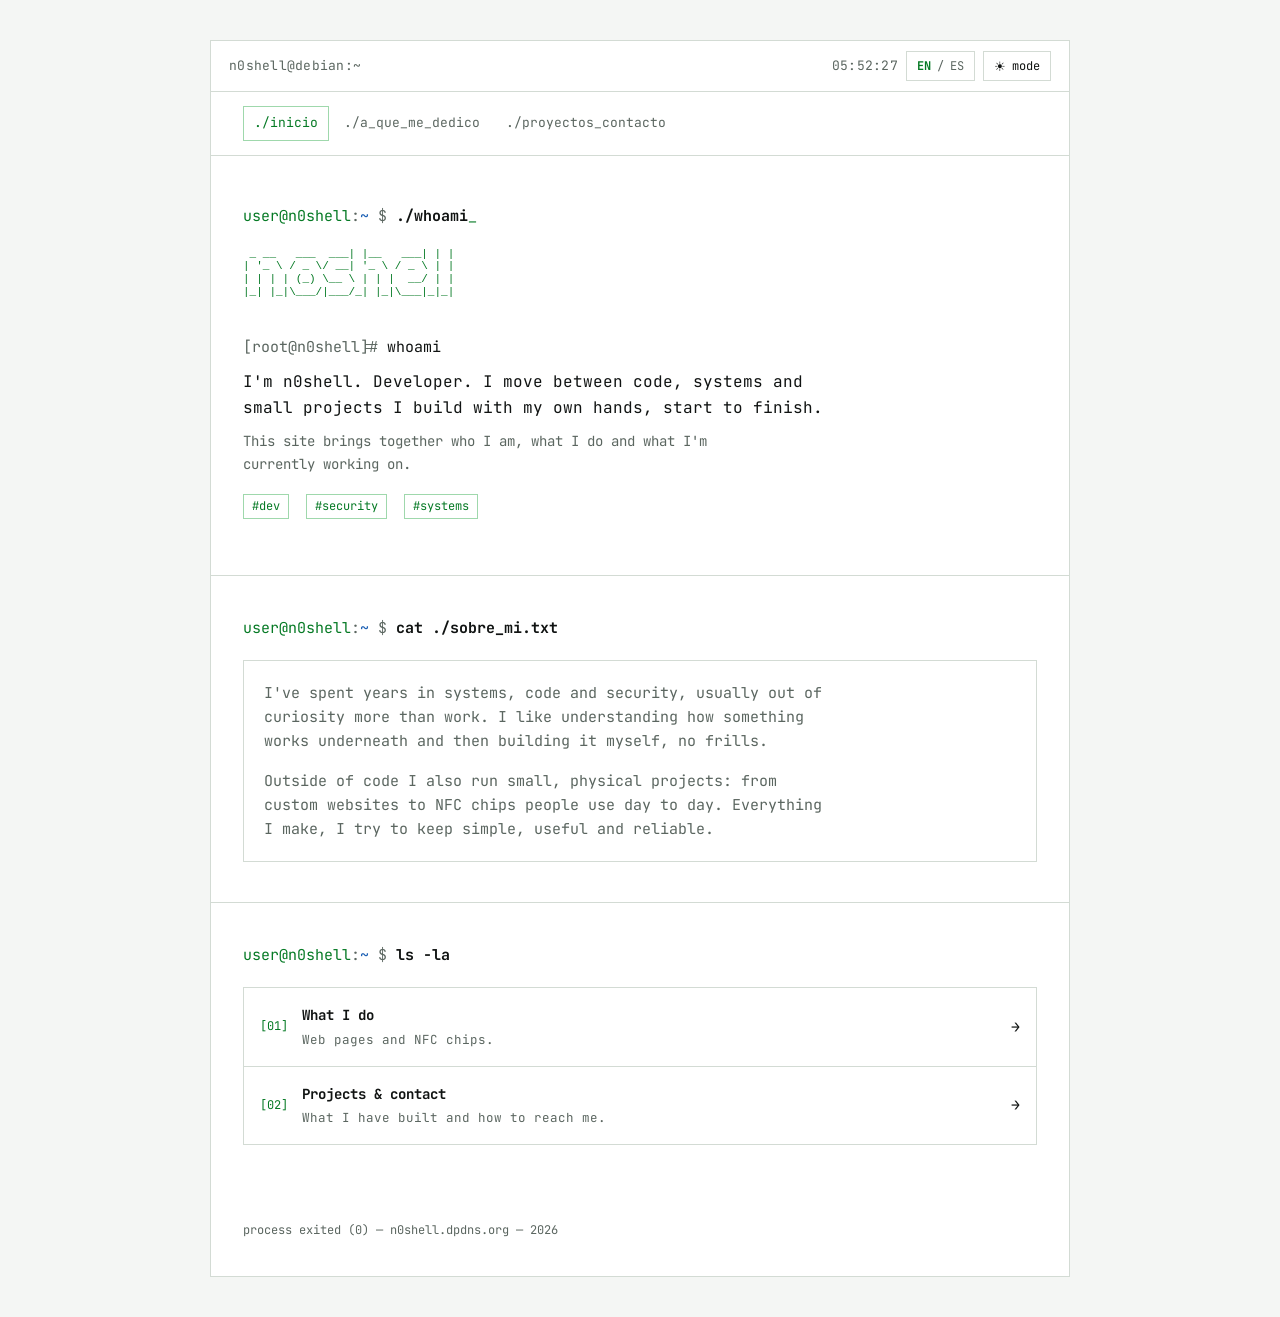
==== index.html @ c51a579c "Initial commit" ====
<!DOCTYPE html>
<html lang="es" data-theme="dark">
<head>
<meta charset="UTF-8">
<meta name="viewport" content="width=device-width, initial-scale=1.0, viewport-fit=cover">
<title>./n0shell — inicio</title>
<meta name="description" content="n0shell — desarrollador. Sobre mí, a qué me dedico y mis proyectos.">
<meta name="color-scheme" content="dark light">
<link rel="icon" href="data:image/svg+xml,<svg xmlns=%22http://www.w3.org/2000/svg%22 viewBox=%220 0 100 100%22><text y=%22.9em%22 font-size=%2290%22 fill=%22%2300ff41%22>_</text></svg>">
<link rel="preconnect" href="https://fonts.googleapis.com">
<link rel="preconnect" href="https://fonts.gstatic.com" crossorigin>
<link href="https://fonts.googleapis.com/css2?family=JetBrains+Mono:wght@400;500;700;800&display=swap" rel="stylesheet">
<link rel="stylesheet" href="styles.css">
<script>
  (function () {
    try {
      var savedTheme = localStorage.getItem('n0shell-theme');
      if (!savedTheme) {
        savedTheme = window.matchMedia('(prefers-color-scheme: light)').matches ? 'light' : 'dark';
      }
      document.documentElement.setAttribute('data-theme', savedTheme);
    } catch (e) {}
  })();
</script>
</head>
<body>

<div class="crt-overlay" aria-hidden="true"></div>

<div class="term-window">

  <!-- ============ WINDOW CHROME ============ -->
  <header class="term-titlebar">
    <span class="term-titlebar__path">n0shell@debian:~</span>

    <div class="term-titlebar__controls">
      <span class="term-titlebar__clock" id="clock">--:--:--</span>

      <button type="button" id="langToggle" class="ctrl-btn" aria-label="Switch language">
        <span data-lang-current>ES</span><span class="ctrl-sep">/</span><span data-lang-other class="dim">EN</span>
      </button>

      <button type="button" id="themeToggle" class="ctrl-btn" aria-label="Toggle light/dark mode">
        <span class="theme-icon theme-icon--dark" aria-hidden="true">☾</span>
        <span class="theme-icon theme-icon--light" aria-hidden="true">☀</span>
        <span class="ctrl-btn__label" data-i18n="theme.label">modo</span>
      </button>
    </div>
  </header>

  <!-- ============ NAVEGACIÓN DEL SITIO (páginas reales) ============ -->
  <nav class="site-nav" aria-label="Navegación del sitio">
    <a href="index.html" aria-current="page">./inicio</a>
    <a href="subweb1.html">./a_que_me_dedico</a>
    <a href="subweb2.html">./proyectos_contacto</a>
  </nav>

  <!-- ============ HERO ============ -->
  <section class="term-body hero">
    <p class="prompt-line">
      <span class="prompt-user">user@n0shell</span><span class="prompt-sep">:</span><span class="prompt-path">~</span><span class="prompt-dollar">$</span>
      <span class="cmd" id="typedCmd"></span><span class="cursor" aria-hidden="true">_</span>
    </p>

    <pre class="ascii-logo" aria-hidden="true">
 _ __   ___  ___| |__   ___| | |
| '_ \ / _ \/ __| '_ \ / _ \ | |
| | | | (_) \__ \ | | |  __/ | |
|_| |_|\___/|___/_| |_|\___|_|_|
    </pre>

    <div class="hero-output">
      <p><span class="dim">[root@n0shell]#</span> whoami</p>
      <p class="hero-lead" data-i18n="hero.lead">Soy n0shell. Desarrollador. Me muevo entre código, sistemas y proyectos pequeños que hago con las manos, de principio a fin.</p>
      <p class="hero-sub" data-i18n="hero.sub">Esta web reúne quién soy, a qué me dedico y en qué ando trabajando.</p>
      <p class="hero-tags">
        <span class="tag">#dev</span>
        <span class="tag">#security</span>
        <span class="tag">#systems</span>
      </p>
    </div>
  </section>

  <!-- ============ SOBRE MÍ ============ -->
  <section class="term-body">
    <p class="prompt-line static">
      <span class="prompt-user">user@n0shell</span><span class="prompt-sep">:</span><span class="prompt-path">~</span><span class="prompt-dollar">$</span>
      <span class="cmd">cat ./sobre_mi.txt</span>
    </p>

    <div class="box">
      <p data-i18n="about.p1">Llevo años metido en sistemas, código y seguridad, casi siempre por curiosidad antes que por trabajo. Me gusta entender cómo funciona algo por dentro y luego construirlo yo mismo, sin florituras.</p>
      <p data-i18n="about.p2">Fuera del código, también monto proyectos pequeños y físicos: desde webs a medida hasta chips NFC que la gente usa en el día a día. Todo lo que hago intento que sea simple, útil y que funcione sin dar problemas.</p>
    </div>
  </section>

  <!-- ============ ENLACES A OTRAS PÁGINAS ============ -->
  <section class="term-body">
    <p class="prompt-line static">
      <span class="prompt-user">user@n0shell</span><span class="prompt-sep">:</span><span class="prompt-path">~</span><span class="prompt-dollar">$</span>
      <span class="cmd">ls -la</span>
    </p>

    <div class="page-links">
      <a class="page-link" href="subweb1.html">
        <span class="page-link__id">[01]</span>
        <span class="page-link__body">
          <span class="page-link__title" data-i18n="nav.dedico.title">A qué me dedico</span>
          <span class="page-link__desc" data-i18n="nav.dedico.desc">Páginas web y chips NFC.</span>
        </span>
        <span class="page-link__arrow">&rarr;</span>
      </a>
      <a class="page-link" href="subweb2.html">
        <span class="page-link__id">[02]</span>
        <span class="page-link__body">
          <span class="page-link__title" data-i18n="nav.proyectos.title">Proyectos &amp; contacto</span>
          <span class="page-link__desc" data-i18n="nav.proyectos.desc">Lo que he construido y cómo escribirme.</span>
        </span>
        <span class="page-link__arrow">&rarr;</span>
      </a>
    </div>
  </section>

  <footer class="term-body footer">
    <p class="dim"><span data-i18n="footer.exit">process exited (0)</span> — n0shell.dpdns.org — <span id="year"></span></p>
  </footer>

</div>

<script src="script.js"></script>
</body>
</html>
---- styles.css ----
/* ==========================================================
   ./n0shell — terminal minimal
   Tema oscuro (por defecto) + tema claro vía [data-theme="light"]
   ========================================================== */

:root {
  --mono: 'JetBrains Mono', 'Fira Code', 'Roboto Mono', 'Courier New', monospace;
}

[data-theme="dark"] {
  --bg: #0a0a0a;
  --panel: #101211;
  --line: #262b28;
  --text: #eaeff4;
  --dim: #6b7a72;
  --accent: #00ff41;
  --accent-dim: #0a8a2c;
  --accent-contrast: #000000;
  --danger: #ff6b6b;
  --link-path: #7fb3ff;
}

[data-theme="light"] {
  --bg: #f4f6f4;
  --panel: #ffffff;
  --line: #d3dbd4;
  --text: #101312;
  --dim: #5b6660;
  --accent: #067a25;
  --accent-dim: #9fd8ac;
  --accent-contrast: #ffffff;
  --danger: #c22a2a;
  --link-path: #1a5fb4;
}

* { box-sizing: border-box; }

html {
  -webkit-font-smoothing: antialiased;
  -webkit-text-size-adjust: 100%;
}

body {
  margin: 0;
  background: var(--bg);
  color: var(--text);
  font-family: var(--mono);
  font-size: 15px;
  line-height: 1.6;
  min-height: 100vh;
  transition: background 0.2s ease, color 0.2s ease;
}

::selection {
  background: var(--accent);
  color: var(--accent-contrast);
}

a {
  color: var(--text);
  text-decoration: none;
}

/* subtle CRT scanline overlay — pure css, no images */
.crt-overlay {
  pointer-events: none;
  position: fixed;
  inset: 0;
  z-index: 50;
  background: repeating-linear-gradient(
    to bottom,
    rgba(255, 255, 255, 0.018) 0px,
    rgba(255, 255, 255, 0.018) 1px,
    transparent 1px,
    transparent 3px
  );
  mix-blend-mode: overlay;
}

[data-theme="light"] .crt-overlay {
  display: none;
}

@media (prefers-reduced-motion: reduce) {
  * { animation: none !important; transition: none !important; }
}

/* ============ WINDOW ============ */

.term-window {
  max-width: 860px;
  margin: 40px auto;
  border: 1px solid var(--line);
  background: var(--panel);
}

@media (max-width: 640px) {
  .term-window { margin: 0; border-left: none; border-right: none; max-width: 100%; }
}

.term-titlebar {
  display: flex;
  justify-content: space-between;
  align-items: center;
  gap: 12px;
  padding: 10px 18px;
  border-bottom: 1px solid var(--line);
  color: var(--dim);
  font-size: 13px;
  letter-spacing: 0.02em;
  flex-wrap: wrap;
}

.term-titlebar__path {
  white-space: nowrap;
}

.term-titlebar__controls {
  display: flex;
  align-items: center;
  gap: 8px;
  flex-wrap: wrap;
}

.term-titlebar__clock {
  min-width: 66px;
  text-align: right;
}

.ctrl-btn {
  font-family: var(--mono);
  font-size: 12px;
  background: transparent;
  border: 1px solid var(--line);
  color: var(--text);
  padding: 6px 10px;
  cursor: pointer;
  display: inline-flex;
  align-items: center;
  gap: 6px;
  min-height: 30px;
  transition: border-color 0.15s ease, color 0.15s ease;
}

.ctrl-btn:hover,
.ctrl-btn:focus-visible {
  border-color: var(--accent);
  color: var(--accent);
}

.ctrl-sep {
  color: var(--dim);
}

[data-lang-current] { color: var(--accent); font-weight: 700; }

.theme-icon { display: none; font-size: 13px; line-height: 1; }
[data-theme="dark"] .theme-icon--dark { display: inline; }
[data-theme="light"] .theme-icon--light { display: inline; }

.ctrl-btn__label { text-transform: lowercase; }

.term-body {
  padding: 40px 32px;
  border-bottom: 1px solid var(--line);
}

.term-body:last-of-type,
.footer {
  border-bottom: none;
}

@media (max-width: 640px) {
  .term-body { padding: 32px 18px; }
  .term-titlebar { padding: 10px 14px; }
}

/* ============ NAVEGACIÓN DEL SITIO (páginas reales) ============ */

.site-nav {
  display: flex;
  gap: 4px;
  flex-wrap: wrap;
  padding: 14px 32px;
  border-bottom: 1px solid var(--line);
}

@media (max-width: 640px) {
  .site-nav { padding: 12px 18px; }
}

.site-nav a {
  font-size: 13px;
  color: var(--dim);
  padding: 6px 10px;
  border: 1px solid transparent;
  transition: color 0.15s ease, border-color 0.15s ease;
}

.site-nav a:hover,
.site-nav a:focus-visible {
  color: var(--accent);
}

.site-nav a[aria-current="page"] {
  color: var(--accent);
  border-color: var(--accent-dim);
}

/* ============ PROMPT LINES ============ */

.prompt-line {
  margin: 0 0 20px 0;
  word-break: break-word;
}

.prompt-user { color: var(--accent); }
.prompt-sep,
.prompt-dollar { color: var(--dim); }
.prompt-path { color: var(--link-path); }
.prompt-dollar::before { content: " "; }
.prompt-dollar::after { content: " "; }

.cmd { color: var(--text); font-weight: 700; }

.cursor {
  color: var(--accent);
  animation: blink 1s step-start infinite;
}

@keyframes blink {
  50% { opacity: 0; }
}

/* ============ HERO ============ */

.hero {
  padding-top: 48px;
}

.ascii-logo {
  color: var(--accent);
  font-size: 11px;
  line-height: 1.15;
  margin: 0 0 24px 0;
  overflow-x: auto;
}

@media (max-width: 420px) {
  .ascii-logo { font-size: 8.5px; }
}

.hero-output p {
  margin: 0 0 10px 0;
}

.hero-lead {
  color: var(--text);
  max-width: 60ch;
  font-size: 16px;
}

.hero-sub {
  color: var(--dim);
  max-width: 60ch;
  font-size: 14px;
}

.dim { color: var(--dim); }

.hero-tags {
  margin-top: 18px !important;
}

.tag {
  display: inline-block;
  color: var(--accent);
  border: 1px solid var(--accent-dim);
  padding: 2px 8px;
  font-size: 12px;
  margin-right: 8px;
  margin-bottom: 6px;
}

/* ============ BOX (sobre mí / proyectos) ============ */

.box {
  border: 1px solid var(--line);
  padding: 20px;
}

.box p {
  margin: 0 0 16px 0;
  color: var(--dim);
  max-width: 62ch;
}

.box p:last-child { margin-bottom: 0; }

.link-block {
  display: flex;
  justify-content: space-between;
  align-items: center;
  gap: 10px;
  flex-wrap: wrap;
  border: 1px solid var(--accent-dim);
  padding: 12px 16px;
  color: var(--accent);
  transition: background 0.15s ease, color 0.15s ease;
  min-height: 44px;
  margin-top: 16px;
}

.link-block:hover,
.link-block:focus-visible {
  background: var(--accent);
  color: var(--accent-contrast);
}

.link-block__label { color: inherit; opacity: 0.75; font-size: 12px; }
.link-block__value { color: inherit; font-weight: 700; }

/* ============ ENLACES A OTRAS PÁGINAS (index) ============ */

.page-links {
  border: 1px solid var(--line);
}

.page-link {
  display: flex;
  align-items: center;
  gap: 14px;
  padding: 16px;
  border-bottom: 1px solid var(--line);
  min-height: 44px;
  transition: background 0.15s ease, color 0.15s ease;
}

.page-link:last-child { border-bottom: none; }

.page-link:hover,
.page-link:focus-visible {
  background: var(--accent);
  color: var(--accent-contrast);
}

.page-link__id {
  color: var(--accent);
  font-size: 12px;
  flex-shrink: 0;
}

.page-link:hover .page-link__id,
.page-link:focus-visible .page-link__id {
  color: var(--accent-contrast);
}

.page-link__body {
  display: flex;
  flex-direction: column;
  gap: 3px;
  flex-grow: 1;
}

.page-link__title {
  font-weight: 700;
  font-size: 14px;
}

.page-link__desc {
  font-size: 12.5px;
  color: var(--dim);
}

.page-link:hover .page-link__desc,
.page-link:focus-visible .page-link__desc {
  color: var(--accent-contrast);
  opacity: 0.85;
}

.page-link__arrow {
  flex-shrink: 0;
  font-weight: 700;
}

@media (max-width: 480px) {
  .page-link { align-items: flex-start; }
}

/* ============ A QUÉ ME DEDICO (cards) ============ */

.dedico-grid {
  display: grid;
  grid-template-columns: 1fr 1fr;
  gap: 16px;
}

@media (max-width: 640px) {
  .dedico-grid { grid-template-columns: 1fr; }
}

.dedico-card {
  border: 1px solid var(--line);
  padding: 20px;
  display: flex;
  flex-direction: column;
}

.dedico-card__id {
  color: var(--accent);
  font-size: 12px;
  margin: 0 0 10px 0;
}

.dedico-card__title {
  margin: 0 0 10px 0;
  font-size: 16px;
  color: var(--text);
}

.dedico-card__desc {
  margin: 0 0 14px 0;
  color: var(--dim);
  font-size: 13.5px;
  flex-grow: 1;
}

.dedico-card__note {
  margin: 0 0 14px 0;
  font-size: 12.5px;
  color: var(--text);
}

.dedico-card__note--flag::before {
  content: "🇪🇸 ";
}

.dedico-card__cta {
  align-self: flex-start;
  color: var(--accent);
  border-bottom: 1px solid var(--accent-dim);
  padding-bottom: 2px;
  font-size: 13px;
  font-weight: 700;
  transition: color 0.15s ease, border-color 0.15s ease;
}

.dedico-card__cta:hover,
.dedico-card__cta:focus-visible {
  color: var(--text);
  border-color: var(--text);
}

/* ============ CONTACTO ============ */

.contact-lead {
  color: var(--dim);
  max-width: 60ch;
  margin: 0 0 20px 0;
  font-size: 14px;
}

.link-list {
  list-style: none;
  margin: 0;
  padding: 0;
  border: 1px solid var(--line);
}

.link-list li {
  border-bottom: 1px solid var(--line);
}

.link-list li:last-child { border-bottom: none; }

.link-list a {
  display: flex;
  justify-content: space-between;
  padding: 13px 16px;
  min-height: 44px;
  align-items: center;
  transition: background 0.15s ease, color 0.15s ease;
}

.link-list a:hover,
.link-list a:focus-visible {
  background: var(--accent);
  color: var(--accent-contrast);
}

.link-list__key {
  color: var(--dim);
}

.link-list a:hover .link-list__key,
.link-list a:focus-visible .link-list__key {
  color: var(--accent-contrast);
}

.link-list__val { font-weight: 700; }

/* ============ FOOTER ============ */

.footer {
  padding-top: 24px;
  padding-bottom: 24px;
  font-size: 12px;
}

/* ============ FOCUS STATE ============ */

a:focus-visible,
button:focus-visible {
  outline: 1px solid var(--accent);
  outline-offset: 2px;
}
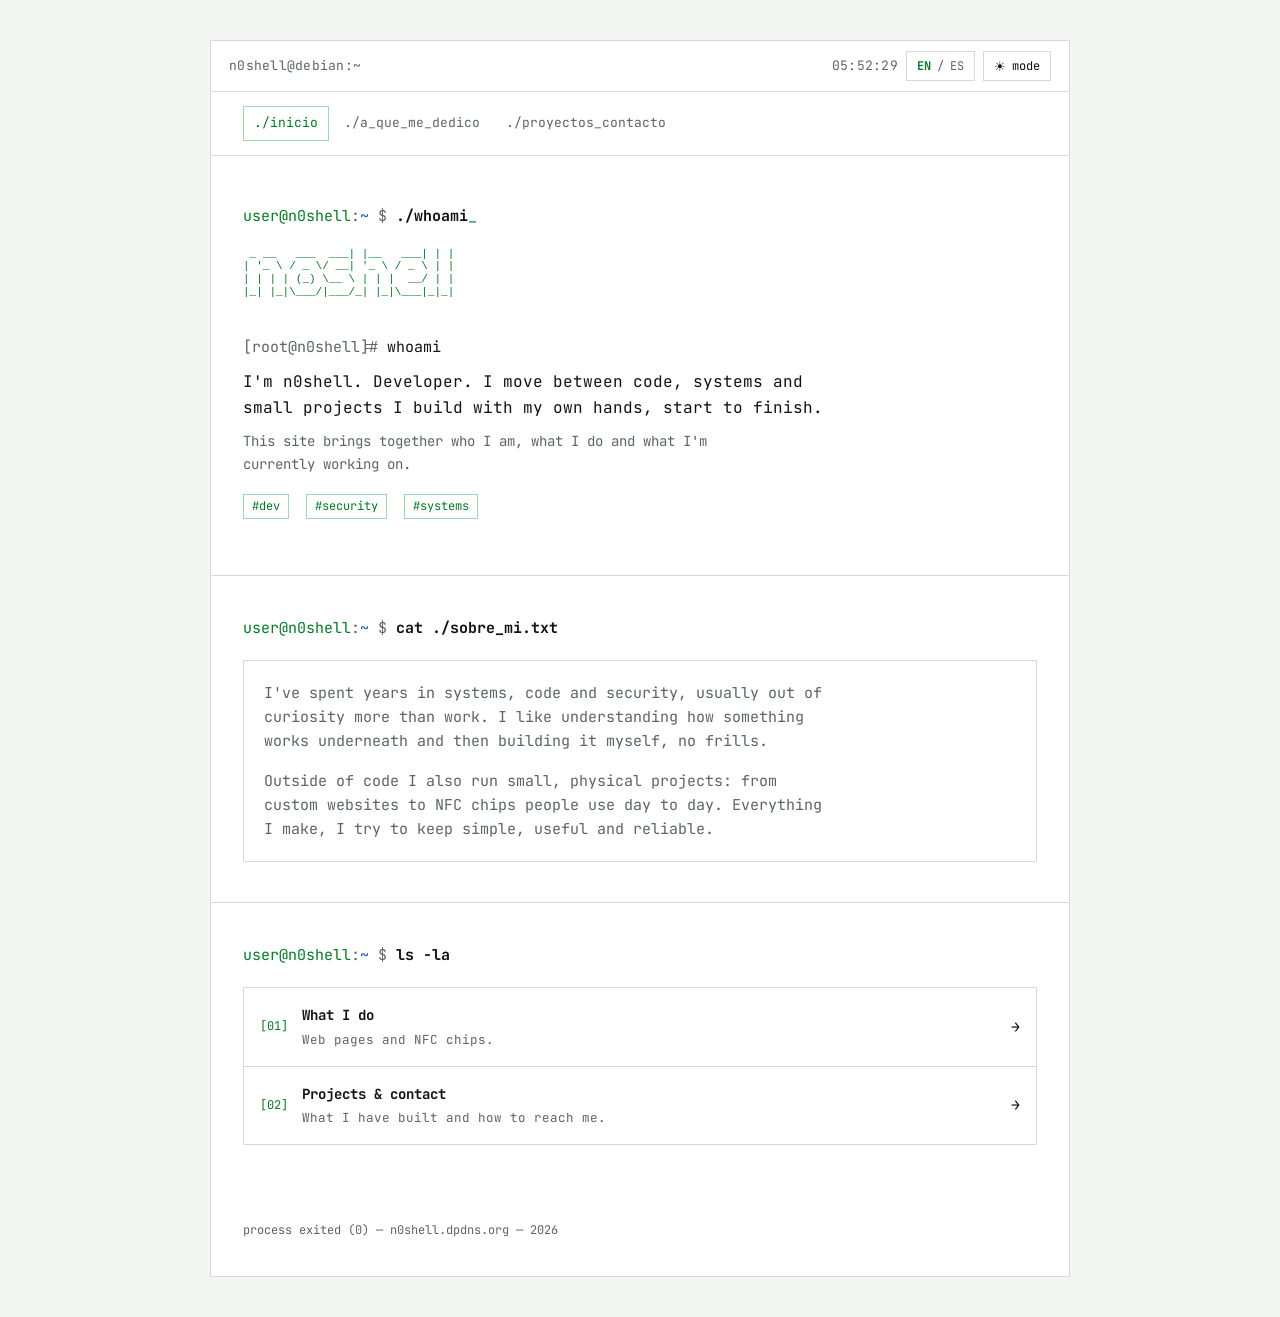
==== commit e34f0012: "Update index.html" ====
--- a/index.html
+++ b/index.html
@@ -51,8 +51,8 @@
   <!-- ============ NAVEGACIÓN DEL SITIO (páginas reales) ============ -->
   <nav class="site-nav" aria-label="Navegación del sitio">
     <a href="index.html" aria-current="page">./inicio</a>
-    <a href="subweb1.html">./a_que_me_dedico</a>
-    <a href="subweb2.html">./proyectos_contacto</a>
+    <a href="portfolio.html">./a_que_me_dedico</a>
+    <a href="contacto.html">./proyectos_contacto</a>
   </nav>
 
   <!-- ============ HERO ============ -->
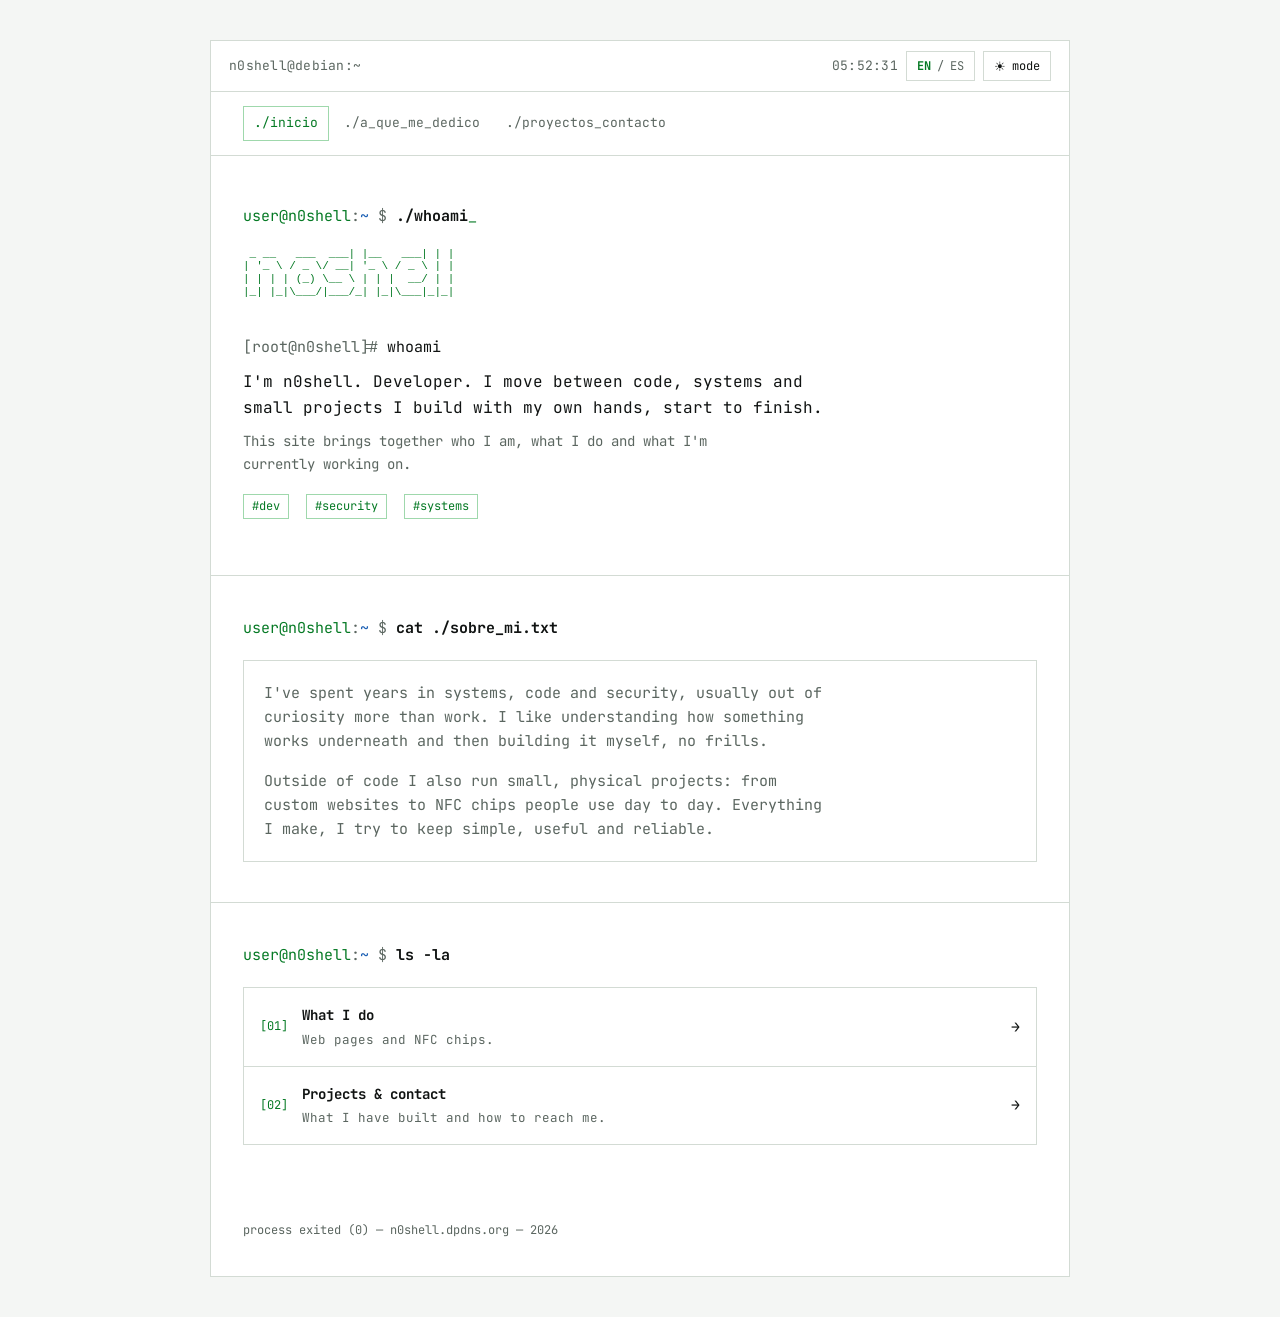
==== commit 2be0a216: "Actualizar index.html" ====
--- a/index.html
+++ b/index.html
@@ -48,11 +48,11 @@
     </div>
   </header>
 
-  <!-- ============ NAVEGACIÓN DEL SITIO (páginas reales) ============ -->
+  <!-- ============ NAVEGACIÓN DEL SITIO ============ -->
   <nav class="site-nav" aria-label="Navegación del sitio">
-    <a href="index.html" aria-current="page">./inicio</a>
-    <a href="portfolio.html">./a_que_me_dedico</a>
-    <a href="contacto.html">./proyectos_contacto</a>
+    <a href="index.html" aria-current="page" data-i18n="nav.home">./inicio</a>
+    <a href="servicios.html" data-i18n="nav.services">./a_que_me_dedico</a>
+    <a href="proyectos.html" data-i18n="nav.projects">./proyectos_contacto</a>
   </nav>
 
   <!-- ============ HERO ============ -->
@@ -102,7 +102,7 @@
     </p>
 
     <div class="page-links">
-      <a class="page-link" href="subweb1.html">
+      <a class="page-link" href="servicios.html">
         <span class="page-link__id">[01]</span>
         <span class="page-link__body">
           <span class="page-link__title" data-i18n="nav.dedico.title">A qué me dedico</span>
@@ -110,7 +110,7 @@
         </span>
         <span class="page-link__arrow">&rarr;</span>
       </a>
-      <a class="page-link" href="subweb2.html">
+      <a class="page-link" href="proyectos.html">
         <span class="page-link__id">[02]</span>
         <span class="page-link__body">
           <span class="page-link__title" data-i18n="nav.proyectos.title">Proyectos &amp; contacto</span>
@@ -129,4 +129,4 @@
 
 <script src="script.js"></script>
 </body>
-</html>
+</html>
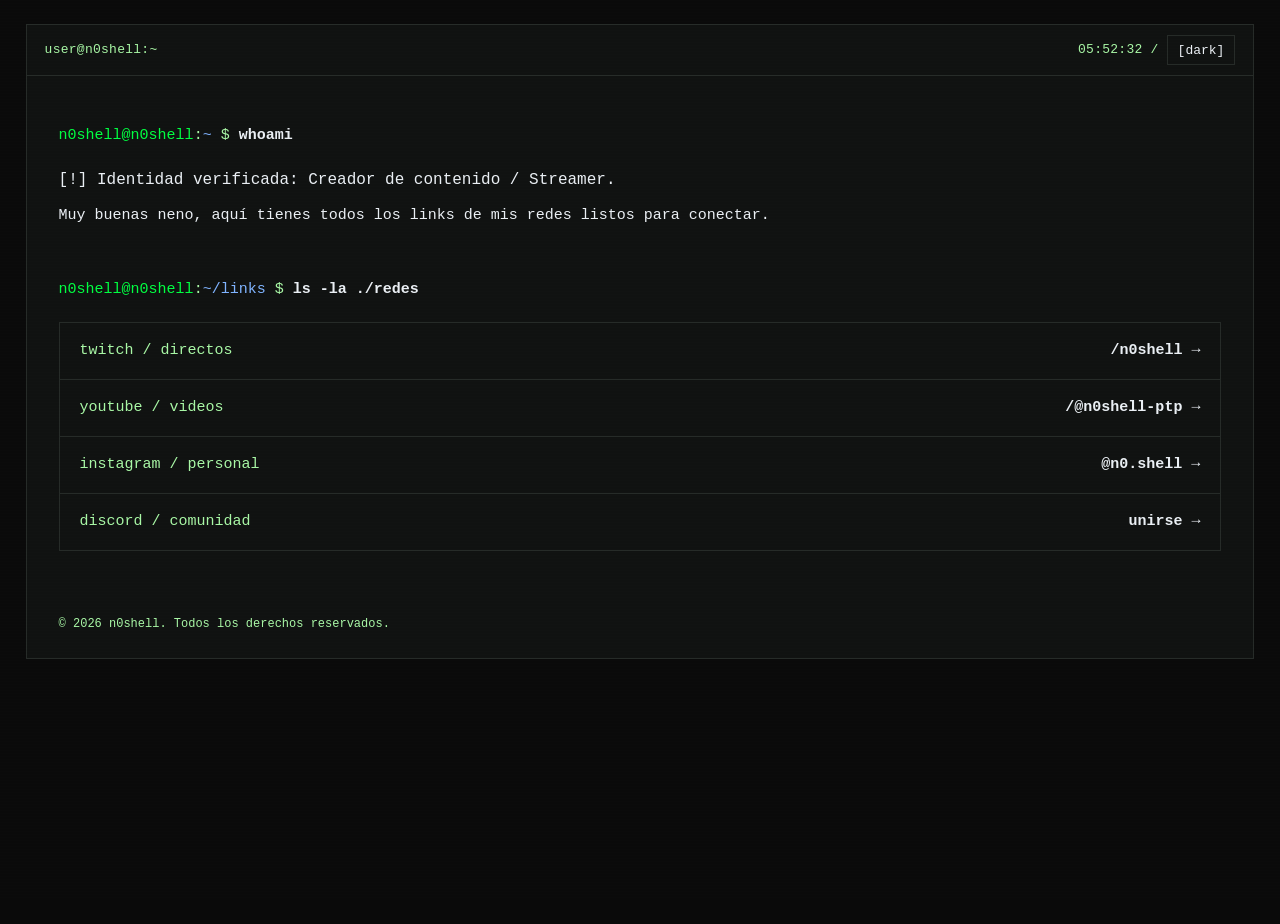
==== commit 1ff8a5bd: "Add files via upload" ====
--- a/index.html
+++ b/index.html
@@ -1,132 +1,96 @@
 <!DOCTYPE html>
 <html lang="es" data-theme="dark">
 <head>
-<meta charset="UTF-8">
-<meta name="viewport" content="width=device-width, initial-scale=1.0, viewport-fit=cover">
-<title>./n0shell — inicio</title>
-<meta name="description" content="n0shell — desarrollador. Sobre mí, a qué me dedico y mis proyectos.">
-<meta name="color-scheme" content="dark light">
-<link rel="icon" href="data:image/svg+xml,<svg xmlns=%22http://www.w3.org/2000/svg%22 viewBox=%220 0 100 100%22><text y=%22.9em%22 font-size=%2290%22 fill=%22%2300ff41%22>_</text></svg>">
-<link rel="preconnect" href="https://fonts.googleapis.com">
-<link rel="preconnect" href="https://fonts.gstatic.com" crossorigin>
-<link href="https://fonts.googleapis.com/css2?family=JetBrains+Mono:wght@400;500;700;800&display=swap" rel="stylesheet">
-<link rel="stylesheet" href="styles.css">
-<script>
-  (function () {
-    try {
-      var savedTheme = localStorage.getItem('n0shell-theme');
-      if (!savedTheme) {
-        savedTheme = window.matchMedia('(prefers-color-scheme: light)').matches ? 'light' : 'dark';
-      }
-      document.documentElement.setAttribute('data-theme', savedTheme);
-    } catch (e) {}
-  })();
-</script>
+    <meta charset="UTF-8">
+    <meta name="viewport" content="width=device-width, initial-scale=1.0">
+    <title>n0shell — links</title>
+    <link rel="stylesheet" href="styles.css">
 </head>
 <body>
 
-<div class="crt-overlay" aria-hidden="true"></div>
+    <div class="crt-overlay"></div>
 
-<div class="term-window">
+    <div class="term-window">
+        <div class="term-titlebar">
+            <div class="term-titlebar__path">user@n0shell:~</div>
+            <div class="term-titlebar__controls">
+                <span class="term-titlebar__clock" id="clock">12:00:00</span>
+                <span class="ctrl-sep">/</span>
+                <button class="ctrl-btn" id="theme-toggle" aria-label="Cambiar tema">
+                    <span class="theme-icon theme-icon--dark">[dark]</span>
+                    <span class="theme-icon theme-icon--light">[light]</span>
+                </button>
+            </div>
+        </div>
 
-  <!-- ============ WINDOW CHROME ============ -->
-  <header class="term-titlebar">
-    <span class="term-titlebar__path">n0shell@debian:~</span>
+        <main class="term-body hero">
+            <div class="prompt-line">
+                <span class="prompt-user">n0shell@n0shell</span><span class="prompt-sep">:</span><span class="prompt-path">~</span><span class="prompt-dollar">$</span> <span class="cmd">whoami</span>
+            </div>
 
-    <div class="term-titlebar__controls">
-      <span class="term-titlebar__clock" id="clock">--:--:--</span>
+            <div class="hero-output">
+                <p class="hero-lead">[!] Identidad verificada: Creador de contenido / Streamer.
+                <p>Muy buenas neno, aquí tienes todos los links de mis redes listos para conectar.</p>
+            </div>
+        </main>
 
-      <button type="button" id="langToggle" class="ctrl-btn" aria-label="Switch language">
-        <span data-lang-current>ES</span><span class="ctrl-sep">/</span><span data-lang-other class="dim">EN</span>
-      </button>
+        <section class="term-body" style="padding-top: 0;">
+            <div class="prompt-line">
+                <span class="prompt-user">n0shell@n0shell</span><span class="prompt-sep">:</span><span class="prompt-path">~/links</span><span class="prompt-dollar">$</span> <span class="cmd">ls -la ./redes</span>
+            </div>
 
-      <button type="button" id="themeToggle" class="ctrl-btn" aria-label="Toggle light/dark mode">
-        <span class="theme-icon theme-icon--dark" aria-hidden="true">☾</span>
-        <span class="theme-icon theme-icon--light" aria-hidden="true">☀</span>
-        <span class="ctrl-btn__label" data-i18n="theme.label">modo</span>
-      </button>
+            <ul class="link-list">
+                <li>
+                    <a href="https://twitch.tv/n0shell" target="_blank" rel="noopener">
+                        <span class="link-list__key">twitch / directos</span>
+                        <span class="link-list__val">/n0shell &rarr;</span>
+                    </a>
+                </li>
+                <li>
+                    <a href="https://youtube.com/@n0shell-ptp" target="_blank" rel="noopener">
+                        <span class="link-list__key">youtube / videos</span>
+                        <span class="link-list__val">/@n0shell-ptp &rarr;</span>
+                    </a>
+                </li>
+                <li>
+                    <a href="https://instagram.com/n0.shell" target="_blank" rel="noopener">
+                        <span class="link-list__key">instagram / personal</span>
+                        <span class="link-list__val">@n0.shell &rarr;</span>
+                    </a>
+                </li>
+                <li>
+                    <a href="https://discord.gg/YfqpXbG7Fx" target="_blank" rel="noopener">
+                        <span class="link-list__key">discord / comunidad</span>
+                        <span class="link-list__val">unirse &rarr;</span>
+                    </a>
+                </li>
+            </ul>
+        </section>
+
+        <footer class="term-body footer">
+            <div class="dim">© 2026 n0shell. Todos los derechos reservados.</div>
+        </footer>
     </div>
-  </header>
 
-  <!-- ============ NAVEGACIÓN DEL SITIO ============ -->
-  <nav class="site-nav" aria-label="Navegación del sitio">
-    <a href="index.html" aria-current="page" data-i18n="nav.home">./inicio</a>
-    <a href="servicios.html" data-i18n="nav.services">./a_que_me_dedico</a>
-    <a href="proyectos.html" data-i18n="nav.projects">./proyectos_contacto</a>
-  </nav>
+    <script>
+        function updateClock() {
+            const now = new Date();
+            const hours = String(now.getHours()).padStart(2, '0');
+            const minutes = String(now.getMinutes()).padStart(2, '0');
+            const seconds = String(now.getSeconds()).padStart(2, '0');
+            document.getElementById('clock').textContent = `${hours}:${minutes}:${seconds}`;
+        }
+        setInterval(updateClock, 1000);
+        updateClock();
 
-  <!-- ============ HERO ============ -->
-  <section class="term-body hero">
-    <p class="prompt-line">
-      <span class="prompt-user">user@n0shell</span><span class="prompt-sep">:</span><span class="prompt-path">~</span><span class="prompt-dollar">$</span>
-      <span class="cmd" id="typedCmd"></span><span class="cursor" aria-hidden="true">_</span>
-    </p>
+        const themeToggle = document.getElementById('theme-toggle');
+        const htmlElement = document.documentElement;
 
-    <pre class="ascii-logo" aria-hidden="true">
- _ __   ___  ___| |__   ___| | |
-| '_ \ / _ \/ __| '_ \ / _ \ | |
-| | | | (_) \__ \ | | |  __/ | |
-|_| |_|\___/|___/_| |_|\___|_|_|
-    </pre>
-
-    <div class="hero-output">
-      <p><span class="dim">[root@n0shell]#</span> whoami</p>
-      <p class="hero-lead" data-i18n="hero.lead">Soy n0shell. Desarrollador. Me muevo entre código, sistemas y proyectos pequeños que hago con las manos, de principio a fin.</p>
-      <p class="hero-sub" data-i18n="hero.sub">Esta web reúne quién soy, a qué me dedico y en qué ando trabajando.</p>
-      <p class="hero-tags">
-        <span class="tag">#dev</span>
-        <span class="tag">#security</span>
-        <span class="tag">#systems</span>
-      </p>
-    </div>
-  </section>
-
-  <!-- ============ SOBRE MÍ ============ -->
-  <section class="term-body">
-    <p class="prompt-line static">
-      <span class="prompt-user">user@n0shell</span><span class="prompt-sep">:</span><span class="prompt-path">~</span><span class="prompt-dollar">$</span>
-      <span class="cmd">cat ./sobre_mi.txt</span>
-    </p>
-
-    <div class="box">
-      <p data-i18n="about.p1">Llevo años metido en sistemas, código y seguridad, casi siempre por curiosidad antes que por trabajo. Me gusta entender cómo funciona algo por dentro y luego construirlo yo mismo, sin florituras.</p>
-      <p data-i18n="about.p2">Fuera del código, también monto proyectos pequeños y físicos: desde webs a medida hasta chips NFC que la gente usa en el día a día. Todo lo que hago intento que sea simple, útil y que funcione sin dar problemas.</p>
-    </div>
-  </section>
-
-  <!-- ============ ENLACES A OTRAS PÁGINAS ============ -->
-  <section class="term-body">
-    <p class="prompt-line static">
-      <span class="prompt-user">user@n0shell</span><span class="prompt-sep">:</span><span class="prompt-path">~</span><span class="prompt-dollar">$</span>
-      <span class="cmd">ls -la</span>
-    </p>
-
-    <div class="page-links">
-      <a class="page-link" href="servicios.html">
-        <span class="page-link__id">[01]</span>
-        <span class="page-link__body">
-          <span class="page-link__title" data-i18n="nav.dedico.title">A qué me dedico</span>
-          <span class="page-link__desc" data-i18n="nav.dedico.desc">Páginas web y chips NFC.</span>
-        </span>
-        <span class="page-link__arrow">&rarr;</span>
-      </a>
-      <a class="page-link" href="proyectos.html">
-        <span class="page-link__id">[02]</span>
-        <span class="page-link__body">
-          <span class="page-link__title" data-i18n="nav.proyectos.title">Proyectos &amp; contacto</span>
-          <span class="page-link__desc" data-i18n="nav.proyectos.desc">Lo que he construido y cómo escribirme.</span>
-        </span>
-        <span class="page-link__arrow">&rarr;</span>
-      </a>
-    </div>
-  </section>
-
-  <footer class="term-body footer">
-    <p class="dim"><span data-i18n="footer.exit">process exited (0)</span> — n0shell.dpdns.org — <span id="year"></span></p>
-  </footer>
-
-</div>
-
-<script src="script.js"></script>
+        themeToggle.addEventListener('click', () => {
+            const currentTheme = htmlElement.getAttribute('data-theme');
+            const newTheme = currentTheme === 'dark' ? 'light' : 'dark';
+            htmlElement.setAttribute('data-theme', newTheme);
+        });
+    </script>
 </body>
 </html>
--- a/styles.css
+++ b/styles.css
@@ -1,6 +1,5 @@
 /* ==========================================================
-   ./n0shell — terminal minimal
-   Tema oscuro (por defecto) + tema claro vía [data-theme="light"]
+   ./n0shell — terminal minimal (con animaciones y ancho fluido)
    ========================================================== */
 
 :root {
@@ -12,7 +11,7 @@
   --panel: #101211;
   --line: #262b28;
   --text: #eaeff4;
-  --dim: #6b7a72;
+  --dim: #a8f7a5;
   --accent: #00ff41;
   --accent-dim: #0a8a2c;
   --accent-contrast: #000000;
@@ -61,7 +60,7 @@
   text-decoration: none;
 }
 
-/* subtle CRT scanline overlay — pure css, no images */
+/* subtle CRT scanline overlay */
 .crt-overlay {
   pointer-events: none;
   position: fixed;
@@ -81,21 +80,47 @@
   display: none;
 }
 
+/* ============ ANIMACIONES DE ENTRADA ============ */
+
+@keyframes terminalEntrance {
+  from {
+    opacity: 0;
+    transform: translateY(15px);
+  }
+  to {
+    opacity: 1;
+    transform: translateY(0);
+  }
+}
+
+@keyframes fadeInLinks {
+  from {
+    opacity: 0;
+    transform: translateX(-10px);
+  }
+  to {
+    opacity: 1;
+    transform: translateX(0);
+  }
+}
+
 @media (prefers-reduced-motion: reduce) {
   * { animation: none !important; transition: none !important; }
 }
 
-/* ============ WINDOW ============ */
+/* ============ WINDOW (Adaptado a pantalla fluida) ============ */
 
 .term-window {
-  max-width: 860px;
-  margin: 40px auto;
+  max-width: 1400px;
+  width: 96vw;
+  margin: 24px auto;
   border: 1px solid var(--line);
   background: var(--panel);
+  animation: terminalEntrance 0.5s cubic-bezier(0.16, 1, 0.3, 1) forwards;
 }
 
 @media (max-width: 640px) {
-  .term-window { margin: 0; border-left: none; border-right: none; max-width: 100%; }
+  .term-window { margin: 0; border-left: none; border-right: none; max-width: 100%; width: 100%; }
 }
 
 .term-titlebar {
@@ -152,14 +177,10 @@
   color: var(--dim);
 }
 
-[data-lang-current] { color: var(--accent); font-weight: 700; }
-
 .theme-icon { display: none; font-size: 13px; line-height: 1; }
 [data-theme="dark"] .theme-icon--dark { display: inline; }
 [data-theme="light"] .theme-icon--light { display: inline; }
 
-.ctrl-btn__label { text-transform: lowercase; }
-
 .term-body {
   padding: 40px 32px;
   border-bottom: 1px solid var(--line);
@@ -173,38 +194,6 @@
 @media (max-width: 640px) {
   .term-body { padding: 32px 18px; }
   .term-titlebar { padding: 10px 14px; }
-}
-
-/* ============ NAVEGACIÓN DEL SITIO (páginas reales) ============ */
-
-.site-nav {
-  display: flex;
-  gap: 4px;
-  flex-wrap: wrap;
-  padding: 14px 32px;
-  border-bottom: 1px solid var(--line);
-}
-
-@media (max-width: 640px) {
-  .site-nav { padding: 12px 18px; }
-}
-
-.site-nav a {
-  font-size: 13px;
-  color: var(--dim);
-  padding: 6px 10px;
-  border: 1px solid transparent;
-  transition: color 0.15s ease, border-color 0.15s ease;
-}
-
-.site-nav a:hover,
-.site-nav a:focus-visible {
-  color: var(--accent);
-}
-
-.site-nav a[aria-current="page"] {
-  color: var(--accent);
-  border-color: var(--accent-dim);
 }
 
 /* ============ PROMPT LINES ============ */
@@ -223,242 +212,25 @@
 
 .cmd { color: var(--text); font-weight: 700; }
 
-.cursor {
-  color: var(--accent);
-  animation: blink 1s step-start infinite;
-}
-
-@keyframes blink {
-  50% { opacity: 0; }
-}
-
 /* ============ HERO ============ */
 
 .hero {
   padding-top: 48px;
 }
 
-.ascii-logo {
-  color: var(--accent);
-  font-size: 11px;
-  line-height: 1.15;
-  margin: 0 0 24px 0;
-  overflow-x: auto;
-}
-
-@media (max-width: 420px) {
-  .ascii-logo { font-size: 8.5px; }
-}
-
 .hero-output p {
   margin: 0 0 10px 0;
 }
 
 .hero-lead {
   color: var(--text);
-  max-width: 60ch;
+  max-width: 70ch;
   font-size: 16px;
 }
 
-.hero-sub {
-  color: var(--dim);
-  max-width: 60ch;
-  font-size: 14px;
-}
-
 .dim { color: var(--dim); }
 
-.hero-tags {
-  margin-top: 18px !important;
-}
-
-.tag {
-  display: inline-block;
-  color: var(--accent);
-  border: 1px solid var(--accent-dim);
-  padding: 2px 8px;
-  font-size: 12px;
-  margin-right: 8px;
-  margin-bottom: 6px;
-}
-
-/* ============ BOX (sobre mí / proyectos) ============ */
-
-.box {
-  border: 1px solid var(--line);
-  padding: 20px;
-}
-
-.box p {
-  margin: 0 0 16px 0;
-  color: var(--dim);
-  max-width: 62ch;
-}
-
-.box p:last-child { margin-bottom: 0; }
-
-.link-block {
-  display: flex;
-  justify-content: space-between;
-  align-items: center;
-  gap: 10px;
-  flex-wrap: wrap;
-  border: 1px solid var(--accent-dim);
-  padding: 12px 16px;
-  color: var(--accent);
-  transition: background 0.15s ease, color 0.15s ease;
-  min-height: 44px;
-  margin-top: 16px;
-}
-
-.link-block:hover,
-.link-block:focus-visible {
-  background: var(--accent);
-  color: var(--accent-contrast);
-}
-
-.link-block__label { color: inherit; opacity: 0.75; font-size: 12px; }
-.link-block__value { color: inherit; font-weight: 700; }
-
-/* ============ ENLACES A OTRAS PÁGINAS (index) ============ */
-
-.page-links {
-  border: 1px solid var(--line);
-}
-
-.page-link {
-  display: flex;
-  align-items: center;
-  gap: 14px;
-  padding: 16px;
-  border-bottom: 1px solid var(--line);
-  min-height: 44px;
-  transition: background 0.15s ease, color 0.15s ease;
-}
-
-.page-link:last-child { border-bottom: none; }
-
-.page-link:hover,
-.page-link:focus-visible {
-  background: var(--accent);
-  color: var(--accent-contrast);
-}
-
-.page-link__id {
-  color: var(--accent);
-  font-size: 12px;
-  flex-shrink: 0;
-}
-
-.page-link:hover .page-link__id,
-.page-link:focus-visible .page-link__id {
-  color: var(--accent-contrast);
-}
-
-.page-link__body {
-  display: flex;
-  flex-direction: column;
-  gap: 3px;
-  flex-grow: 1;
-}
-
-.page-link__title {
-  font-weight: 700;
-  font-size: 14px;
-}
-
-.page-link__desc {
-  font-size: 12.5px;
-  color: var(--dim);
-}
-
-.page-link:hover .page-link__desc,
-.page-link:focus-visible .page-link__desc {
-  color: var(--accent-contrast);
-  opacity: 0.85;
-}
-
-.page-link__arrow {
-  flex-shrink: 0;
-  font-weight: 700;
-}
-
-@media (max-width: 480px) {
-  .page-link { align-items: flex-start; }
-}
-
-/* ============ A QUÉ ME DEDICO (cards) ============ */
-
-.dedico-grid {
-  display: grid;
-  grid-template-columns: 1fr 1fr;
-  gap: 16px;
-}
-
-@media (max-width: 640px) {
-  .dedico-grid { grid-template-columns: 1fr; }
-}
-
-.dedico-card {
-  border: 1px solid var(--line);
-  padding: 20px;
-  display: flex;
-  flex-direction: column;
-}
-
-.dedico-card__id {
-  color: var(--accent);
-  font-size: 12px;
-  margin: 0 0 10px 0;
-}
-
-.dedico-card__title {
-  margin: 0 0 10px 0;
-  font-size: 16px;
-  color: var(--text);
-}
-
-.dedico-card__desc {
-  margin: 0 0 14px 0;
-  color: var(--dim);
-  font-size: 13.5px;
-  flex-grow: 1;
-}
-
-.dedico-card__note {
-  margin: 0 0 14px 0;
-  font-size: 12.5px;
-  color: var(--text);
-}
-
-.dedico-card__note--flag::before {
-  content: "🇪🇸 ";
-}
-
-.dedico-card__cta {
-  align-self: flex-start;
-  color: var(--accent);
-  border-bottom: 1px solid var(--accent-dim);
-  padding-bottom: 2px;
-  font-size: 13px;
-  font-weight: 700;
-  transition: color 0.15s ease, border-color 0.15s ease;
-}
-
-.dedico-card__cta:hover,
-.dedico-card__cta:focus-visible {
-  color: var(--text);
-  border-color: var(--text);
-}
-
-/* ============ CONTACTO ============ */
-
-.contact-lead {
-  color: var(--dim);
-  max-width: 60ch;
-  margin: 0 0 20px 0;
-  font-size: 14px;
-}
+/* ============ CONTACTO / LISTA DE ENLACES ============ */
 
 .link-list {
   list-style: none;
@@ -469,23 +241,31 @@
 
 .link-list li {
   border-bottom: 1px solid var(--line);
-}
+  opacity: 0;
+  animation: fadeInLinks 0.4s ease forwards;
+}
+
+.link-list li:nth-child(1) { animation-delay: 0.1s; }
+.link-list li:nth-child(2) { animation-delay: 0.2s; }
+.link-list li:nth-child(3) { animation-delay: 0.3s; }
+.link-list li:nth-child(4) { animation-delay: 0.4s; }
 
 .link-list li:last-child { border-bottom: none; }
 
 .link-list a {
   display: flex;
   justify-content: space-between;
-  padding: 13px 16px;
-  min-height: 44px;
-  align-items: center;
-  transition: background 0.15s ease, color 0.15s ease;
+  padding: 16px 20px;
+  min-height: 50px;
+  align-items: center;
+  transition: background 0.15s ease, color 0.15s ease, padding-left 0.2s ease;
 }
 
 .link-list a:hover,
 .link-list a:focus-visible {
   background: var(--accent);
   color: var(--accent-contrast);
+  padding-left: 26px;
 }
 
 .link-list__key {
@@ -513,4 +293,4 @@
 button:focus-visible {
   outline: 1px solid var(--accent);
   outline-offset: 2px;
-}
+}
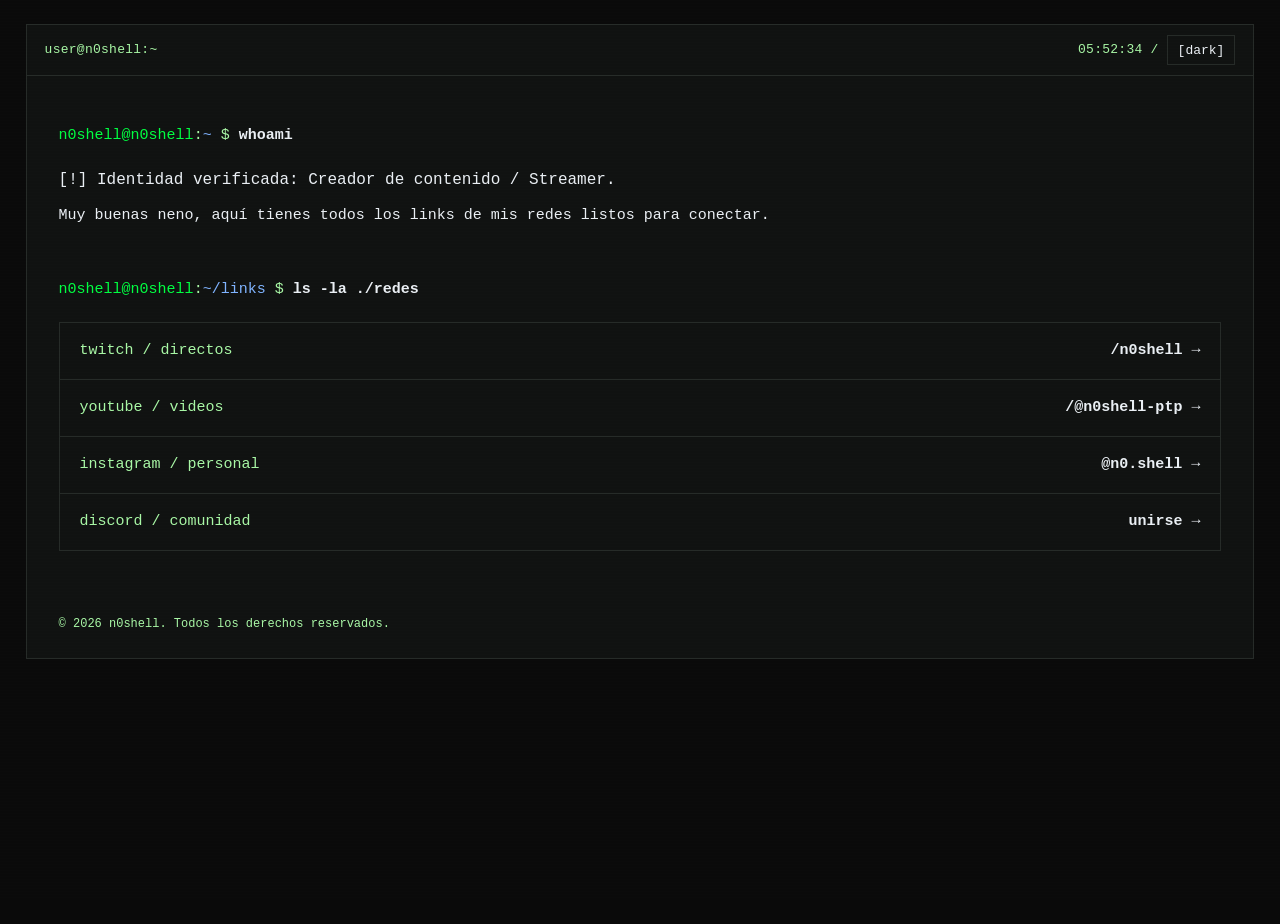
==== commit 24d6d908: "Add Google Search Console verification meta tag" ====
--- a/index.html
+++ b/index.html
@@ -4,6 +4,8 @@
     <meta charset="UTF-8">
     <meta name="viewport" content="width=device-width, initial-scale=1.0">
     <title>n0shell — links</title>
+    <!-- Etiqueta de verificación de Google Search Console -->
+    <meta name="google-site-verification" content="P7eEjOVMNGrU76vAOKJTktsSVt3QAaUIaP2C-1ghXu8" />
     <link rel="stylesheet" href="styles.css">
 </head>
 <body>
@@ -29,7 +31,7 @@
             </div>
 
             <div class="hero-output">
-                <p class="hero-lead">[!] Identidad verificada: Creador de contenido / Streamer.
+                <p class="hero-lead">[!] Identidad verificada: Creador de contenido / Streamer.</p>
                 <p>Muy buenas neno, aquí tienes todos los links de mis redes listos para conectar.</p>
             </div>
         </main>
@@ -93,4 +95,4 @@
         });
     </script>
 </body>
-</html>+</html>
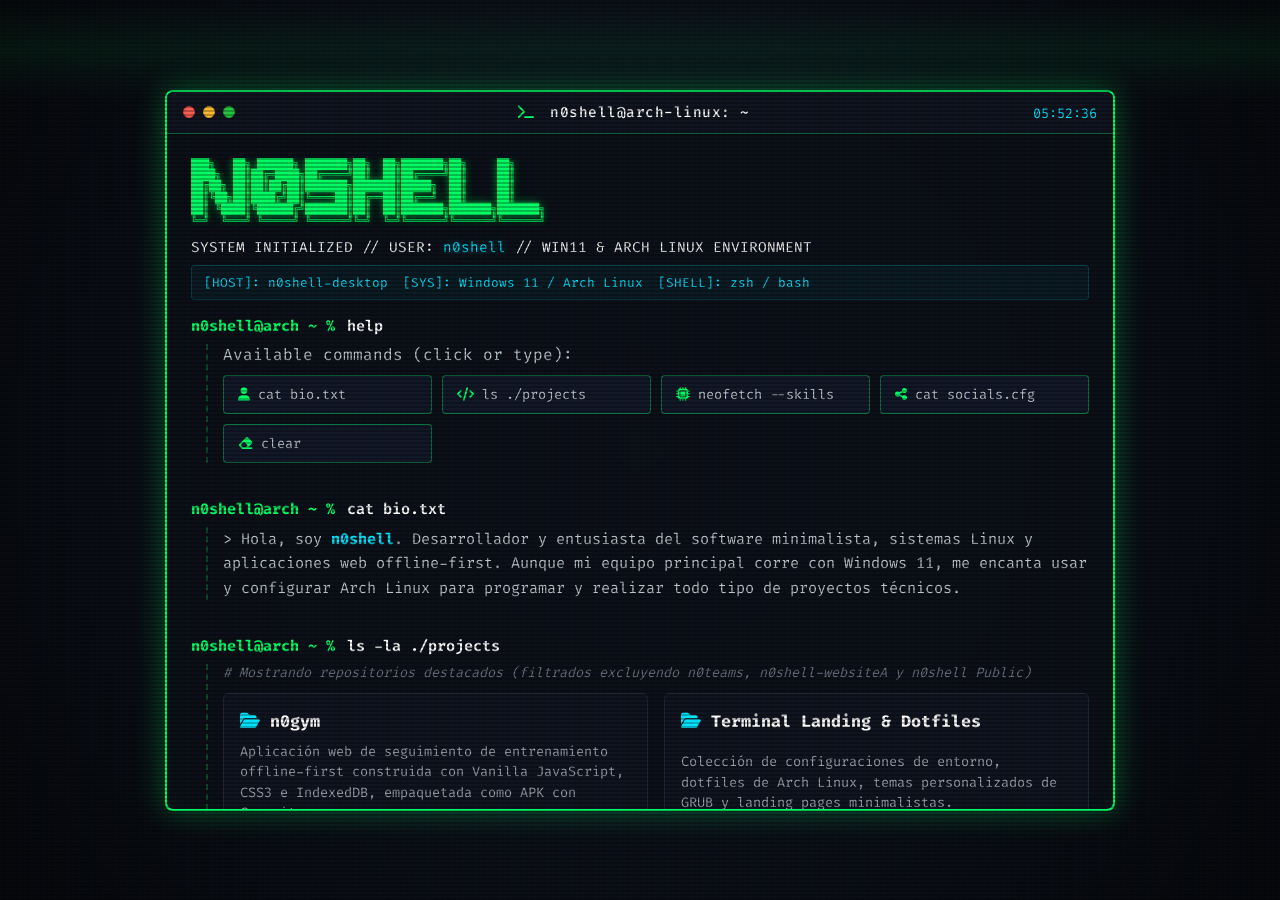
==== commit e8ec71a0: "Add files via upload" ====
--- a/index.html
+++ b/index.html
@@ -1,98 +1,218 @@
 <!DOCTYPE html>
-<html lang="es" data-theme="dark">
+<html lang="es">
 <head>
     <meta charset="UTF-8">
     <meta name="viewport" content="width=device-width, initial-scale=1.0">
-    <title>n0shell — links</title>
-    <!-- Etiqueta de verificación de Google Search Console -->
-    <meta name="google-site-verification" content="P7eEjOVMNGrU76vAOKJTktsSVt3QAaUIaP2C-1ghXu8" />
-    <link rel="stylesheet" href="styles.css">
+    <title>n0shell ~ Terminal Portfolio</title>
+    <!-- Google Fonts: Fira Code & VT323 for terminal vibes -->
+    <link href="https://fonts.googleapis.com/css2?family=Fira+Code:wght@400;500;700&family=VT323&display=swap" rel="stylesheet">
+    <!-- FontAwesome for icons -->
+    <link rel="stylesheet" href="https://cdnjs.cloudflare.com/ajax/libs/font-awesome/6.4.0/css/all.min.css">
+    <!-- Custom Terminal CSS -->
+    <link rel="stylesheet" href="style.css">
 </head>
 <body>
 
+    <!-- CRT Scanlines & Vignette Overlay -->
     <div class="crt-overlay"></div>
-
-    <div class="term-window">
-        <div class="term-titlebar">
-            <div class="term-titlebar__path">user@n0shell:~</div>
-            <div class="term-titlebar__controls">
-                <span class="term-titlebar__clock" id="clock">12:00:00</span>
-                <span class="ctrl-sep">/</span>
-                <button class="ctrl-btn" id="theme-toggle" aria-label="Cambiar tema">
-                    <span class="theme-icon theme-icon--dark">[dark]</span>
-                    <span class="theme-icon theme-icon--light">[light]</span>
-                </button>
+    <div class="scanline"></div>
+
+    <!-- Main Terminal Container -->
+    <div class="terminal-wrapper">
+        <!-- Terminal Window Header -->
+        <div class="terminal-header">
+            <div class="terminal-buttons">
+                <span class="btn close"></span>
+                <span class="btn minimize"></span>
+                <span class="btn maximize"></span>
+            </div>
+            <div class="terminal-title">
+                <i class="fa-solid fa-terminal"></i> n0shell@arch-linux: ~
+            </div>
+            <div class="terminal-controls-right">
+                <span id="live-clock">00:00:00</span>
             </div>
         </div>
 
-        <main class="term-body hero">
-            <div class="prompt-line">
-                <span class="prompt-user">n0shell@n0shell</span><span class="prompt-sep">:</span><span class="prompt-path">~</span><span class="prompt-dollar">$</span> <span class="cmd">whoami</span>
-            </div>
-
-            <div class="hero-output">
-                <p class="hero-lead">[!] Identidad verificada: Creador de contenido / Streamer.</p>
-                <p>Muy buenas neno, aquí tienes todos los links de mis redes listos para conectar.</p>
-            </div>
-        </main>
-
-        <section class="term-body" style="padding-top: 0;">
-            <div class="prompt-line">
-                <span class="prompt-user">n0shell@n0shell</span><span class="prompt-sep">:</span><span class="prompt-path">~/links</span><span class="prompt-dollar">$</span> <span class="cmd">ls -la ./redes</span>
-            </div>
-
-            <ul class="link-list">
-                <li>
-                    <a href="https://twitch.tv/n0shell" target="_blank" rel="noopener">
-                        <span class="link-list__key">twitch / directos</span>
-                        <span class="link-list__val">/n0shell &rarr;</span>
-                    </a>
-                </li>
-                <li>
-                    <a href="https://youtube.com/@n0shell-ptp" target="_blank" rel="noopener">
-                        <span class="link-list__key">youtube / videos</span>
-                        <span class="link-list__val">/@n0shell-ptp &rarr;</span>
-                    </a>
-                </li>
-                <li>
-                    <a href="https://instagram.com/n0.shell" target="_blank" rel="noopener">
-                        <span class="link-list__key">instagram / personal</span>
-                        <span class="link-list__val">@n0.shell &rarr;</span>
-                    </a>
-                </li>
-                <li>
-                    <a href="https://discord.gg/YfqpXbG7Fx" target="_blank" rel="noopener">
-                        <span class="link-list__key">discord / comunidad</span>
-                        <span class="link-list__val">unirse &rarr;</span>
-                    </a>
-                </li>
-            </ul>
-        </section>
-
-        <footer class="term-body footer">
-            <div class="dim">© 2026 n0shell. Todos los derechos reservados.</div>
-        </footer>
-    </div>
-
-    <script>
-        function updateClock() {
-            const now = new Date();
-            const hours = String(now.getHours()).padStart(2, '0');
-            const minutes = String(now.getMinutes()).padStart(2, '0');
-            const seconds = String(now.getSeconds()).padStart(2, '0');
-            document.getElementById('clock').textContent = `${hours}:${minutes}:${seconds}`;
-        }
-        setInterval(updateClock, 1000);
-        updateClock();
-
-        const themeToggle = document.getElementById('theme-toggle');
-        const htmlElement = document.documentElement;
-
-        themeToggle.addEventListener('click', () => {
-            const currentTheme = htmlElement.getAttribute('data-theme');
-            const newTheme = currentTheme === 'dark' ? 'light' : 'dark';
-            htmlElement.setAttribute('data-theme', newTheme);
-        });
-    </script>
+        <!-- Terminal Body / Content Area -->
+        <div class="terminal-body" id="terminal-body">
+            
+            <!-- Welcome Banner -->
+            <div class="ascii-banner animate-fade-in">
+<pre>
+███╗   ██╗ ██████╗ ███████╗██╗  ██╗███████╗██╗     ██╗     
+████╗  ██║██╔═████╗██╔════╝██║  ██║██╔════╝██║     ██║     
+██╔██╗ ██║██║██╔██║███████╗███████║█████╗  ██║     ██║     
+██║╚██╗██║████╔╝██║╚════██║██╔══██║██╔══╝  ██║     ██║     
+██║ ╚████║╚██████╔╝███████║██║  ██║███████╗███████╗███████╗
+╚═╝  ╚═══╝ ╚═════╝ ╚══════╝╚═╝  ╚═╝╚══════╝╚══════╝╚══════╝
+</pre>
+                <p class="welcome-subtitle">SYSTEM INITIALIZED // USER: <span class="highlight">n0shell</span> // WIN11 & ARCH LINUX ENVIRONMENT</p>
+                <div class="system-stats">
+                    <span>[HOST]: n0shell-desktop</span>
+                    <span>[SYS]: Windows 11 / Arch Linux</span>
+                    <span>[SHELL]: zsh / bash</span>
+                </div>
+            </div>
+
+            <div class="spacer"></div>
+
+            <!-- Help / Command Guide -->
+            <div class="terminal-line">
+                <span class="prompt">n0shell@arch ~ %</span> <span class="command">help</span>
+            </div>
+            <div class="output-block animate-slide-up">
+                <p>Available commands (click or type):</p>
+                <div class="command-grid">
+                    <button class="cmd-btn" data-cmd="bio"><i class="fa-solid fa-user"></i> cat bio.txt</button>
+                    <button class="cmd-btn" data-cmd="projects"><i class="fa-solid fa-code"></i> ls ./projects</button>
+                    <button class="cmd-btn" data-cmd="skills"><i class="fa-solid fa-microchip"></i> neofetch --skills</button>
+                    <button class="cmd-btn" data-cmd="socials"><i class="fa-solid fa-share-nodes"></i> cat socials.cfg</button>
+                    <button class="cmd-btn" data-cmd="clear"><i class="fa-solid fa-eraser"></i> clear</button>
+                </div>
+            </div>
+
+            <div class="spacer"></div>
+
+            <!-- Section: Bio -->
+            <section id="section-bio" class="terminal-section">
+                <div class="terminal-line">
+                    <span class="prompt">n0shell@arch ~ %</span> <span class="command">cat bio.txt</span>
+                </div>
+                <div class="output-block">
+                    <p class="bio-text">
+                        &gt; Hola, soy <strong>n0shell</strong>. Desarrollador y entusiasta del software minimalista, sistemas Linux y aplicaciones web offline-first. Aunque mi equipo principal corre con Windows 11, me encanta usar y configurar Arch Linux para programar y realizar todo tipo de proyectos técnicos.
+                    </p>
+                </div>
+            </section>
+
+            <div class="spacer"></div>
+
+            <!-- Section: Projects -->
+            <section id="section-projects" class="terminal-section">
+                <div class="terminal-line">
+                    <span class="prompt">n0shell@arch ~ %</span> <span class="command">ls -la ./projects</span>
+                </div>
+                <div class="output-block">
+                    <p class="output-comment"># Mostrando repositorios destacados (filtrados excluyendo n0teams, n0shell-websiteA y n0shell Public)</p>
+                    <div class="projects-grid">
+                        
+                        <!-- Project 1 -->
+                        <div class="project-card">
+                            <div class="project-header">
+                                <i class="fa-solid fa-folder-open"></i>
+                                <h3>n0gym</h3>
+                            </div>
+                            <p class="project-desc">Aplicación web de seguimiento de entrenamiento offline-first construida con Vanilla JavaScript, CSS3 e IndexedDB, empaquetada como APK con Capacitor.</p>
+                            <div class="project-footer">
+                                <span class="tech-tag">JavaScript</span>
+                                <span class="tech-tag">IndexedDB</span>
+                                <a href="https://github.com/n0shell/n0gym" target="_blank" class="repo-link"><i class="fa-brands fa-github"></i> Ver Repo</a>
+                            </div>
+                        </div>
+
+                        <!-- Project 2 -->
+                        <div class="project-card">
+                            <div class="project-header">
+                                <i class="fa-solid fa-folder-open"></i>
+                                <h3>Terminal Landing & Dotfiles</h3>
+                            </div>
+                            <p class="project-desc">Colección de configuraciones de entorno, dotfiles de Arch Linux, temas personalizados de GRUB y landing pages minimalistas.</p>
+                            <div class="project-footer">
+                                <span class="tech-tag">Arch Linux</span>
+                                <span class="tech-tag">CSS3</span>
+                                <a href="https://github.com/n0shell" target="_blank" class="repo-link"><i class="fa-brands fa-github"></i> GitHub</a>
+                            </div>
+                        </div>
+
+                    </div>
+                </div>
+            </section>
+
+            <div class="spacer"></div>
+
+            <!-- Section: Skills -->
+            <section id="section-skills" class="terminal-section">
+                <div class="terminal-line">
+                    <span class="prompt">n0shell@arch ~ %</span> <span class="command">neofetch --skills</span>
+                </div>
+                <div class="output-block skills-block">
+                    <div class="skill-category">
+                        <span class="skill-title">[ LANGUAGES & CORE ]:</span>
+                        <div class="skill-bars">
+                            <div class="skill-item"><span>HTML5 / CSS3</span><div class="bar"><div class="fill" style="width: 95%;"></div></div></div>
+                            <div class="skill-item"><span>JavaScript (ES6+)</span><div class="bar"><div class="fill" style="width: 90%;"></div></div></div>
+                            <div class="skill-item"><span>Node.js</span><div class="bar"><div class="fill" style="width: 80%;"></div></div></div>
+                        </div>
+                    </div>
+                    <div class="skill-category">
+                        <span class="skill-title">[ SYSTEMS & ENVIRONMENTS ]:</span>
+                        <div class="skill-bars">
+                            <div class="skill-item"><span>Windows 11 (Main OS)</span><div class="bar"><div class="fill" style="width: 90%;"></div></div></div>
+                            <div class="skill-item"><span>Arch Linux (Dev & Tools)</span><div class="bar"><div class="fill" style="width: 95%;"></div></div></div>
+                            <div class="skill-item"><span>Git & GitHub</span><div class="bar"><div class="fill" style="width: 85%;"></div></div></div>
+                        </div>
+                    </div>
+                </div>
+            </section>
+
+            <div class="spacer"></div>
+
+            <!-- Section: Socials / Redes -->
+            <section id="section-socials" class="terminal-section">
+                <div class="terminal-line">
+                    <span class="prompt">n0shell@arch ~ %</span> <span class="command">cat socials.cfg</span>
+                </div>
+                <div class="output-block">
+                    <div class="socials-container">
+                        <!-- Discord -->
+                        <a href="https://discord.gg/rECDwZdgbp" target="_blank" class="social-card discord">
+                            <i class="fa-brands fa-discord"></i>
+                            <div class="social-info">
+                                <strong>Discord Server</strong>
+                                <span>discord.gg/rECDwZdgbp</span>
+                            </div>
+                            <span class="action-hint">CONNECT &gt;</span>
+                        </a>
+
+                        <!-- YouTube -->
+                        <a href="https://www.youtube.com/@n0shell-ptp" target="_blank" class="social-card youtube">
+                            <i class="fa-brands fa-youtube"></i>
+                            <div class="social-info">
+                                <strong>YouTube Channel</strong>
+                                <span>@n0shell-ptp</span>
+                            </div>
+                            <span class="action-hint">SUBSCRIBE &gt;</span>
+                        </a>
+
+                        <!-- GitHub -->
+                        <a href="https://github.com/n0shell" target="_blank" class="social-card github">
+                            <i class="fa-brands fa-github"></i>
+                            <div class="social-info">
+                                <strong>GitHub Profile</strong>
+                                <span>github.com/n0shell</span>
+                            </div>
+                            <span class="action-hint">EXPLORE &gt;</span>
+                        </a>
+                    </div>
+                </div>
+            </section>
+
+            <div class="spacer"></div>
+
+            <!-- Interactive CLI Prompt Form -->
+            <div class="terminal-line interactive-prompt-line">
+                <span class="prompt" id="current-prompt">n0shell@arch ~ %</span> 
+                <div class="input-wrapper">
+                    <input type="text" id="terminal-input" placeholder="escribe un comando (ej: help, bio, socials, clear)..." autocomplete="off" spellcheck="false">
+                    <span class="cursor-block">█</span>
+                </div>
+            </div>
+
+        </div> <!-- End Terminal Body -->
+    </div> <!-- End Terminal Wrapper -->
+
+    <!-- External JavaScript -->
+    <script src="script.js"></script>
 </body>
 </html>
--- a/style.css
+++ b/style.css
@@ -0,0 +1,529 @@
+/* ==========================================================================
+   N0SHELL TERMINAL PORTFOLIO - MAIN STYLESHEET
+   Aesthetic: Cyberpunk / Arch Linux Hacker Terminal with CRT Scanlines
+   ========================================================================== */
+
+/* --- CSS Variables & Color Palette --- */
+:root {
+    --bg-color: #080a0f;
+    --terminal-bg: rgba(12, 16, 24, 0.88);
+    --border-color: #00ff66;
+    --border-glow: rgba(0, 255, 102, 0.35);
+    --text-main: #c0c8d0;
+    --text-bright: #ffffff;
+    --accent-green: #00ff66;
+    --accent-cyan: #00e5ff;
+    --accent-purple: #bd93f9;
+    --accent-pink: #ff79c6;
+    --discord-color: #5865F2;
+    --youtube-color: #FF0000;
+    --github-color: #f0f6fc;
+    --font-mono: 'Fira Code', monospace;
+    --font-vt: 'VT323', monospace;
+}
+
+/* --- Reset & Base Styles --- */
+* {
+    box-sizing: border-box;
+    margin: 0;
+    padding: 0;
+}
+
+body {
+    background-color: var(--bg-color);
+    color: var(--text-main);
+    font-family: var(--font-mono);
+    min-height: 100vh;
+    display: flex;
+    justify-content: center;
+    align-items: center;
+    overflow-x: hidden;
+    padding: 20px;
+    background-image: 
+        radial-gradient(circle at 50% 50%, #111827 0%, #05070a 100%);
+}
+
+/* --- CRT Screen Effects (Scanlines & Vignette) --- */
+.crt-overlay {
+    position: fixed;
+    top: 0; left: 0; width: 100%; height: 100%;
+    background: linear-gradient(rgba(18, 16, 16, 0) 50%, rgba(0, 0, 0, 0.25) 50%), linear-gradient(90deg, rgba(255, 0, 0, 0.03), rgba(0, 255, 0, 0.01), rgba(0, 0, 255, 0.03));
+    background-size: 100% 4px, 6px 100%;
+    pointer-events: none;
+    z-index: 999;
+}
+
+.scanline {
+    position: fixed;
+    top: 0; left: 0; width: 100%; height: 100px;
+    background: linear-gradient(to bottom, rgba(255,255,255,0), rgba(0,255,102,0.06) 50%, rgba(255,255,255,0));
+    pointer-events: none;
+    animation: scanlineMove 8s linear infinite;
+    z-index: 1000;
+}
+
+@keyframes scanlineMove {
+    0% { transform: translateY(-100px); }
+    100% { transform: translateY(calc(100vh + 100px)); }
+}
+
+/* --- Terminal Window Container --- */
+.terminal-wrapper {
+    width: 100%;
+    max-width: 950px;
+    background: var(--terminal-bg);
+    border: 2px solid var(--accent-green);
+    border-radius: 8px;
+    box-shadow: 0 0 30px var(--border-glow), inset 0 0 20px rgba(0, 255, 102, 0.05);
+    backdrop-filter: blur(10px);
+    overflow: hidden;
+    position: relative;
+    z-index: 10;
+    animation: terminalEntrance 0.8s cubic-bezier(0.16, 1, 0.3, 1) forwards;
+}
+
+@keyframes terminalEntrance {
+    0% { opacity: 0; transform: scale(0.95) translateY(20px); }
+    100% { opacity: 1; transform: scale(1) translateY(0); }
+}
+
+/* --- Terminal Header --- */
+.terminal-header {
+    background: #0f141f;
+    padding: 10px 16px;
+    display: flex;
+    align-items: center;
+    justify-content: space-between;
+    border-bottom: 1px solid rgba(0, 255, 102, 0.3);
+}
+
+.terminal-buttons {
+    display: flex;
+    gap: 8px;
+}
+
+.terminal-buttons .btn {
+    width: 12px;
+    height: 12px;
+    border-radius: 50%;
+    display: inline-block;
+}
+
+.btn.close { background-color: #ff5f56; border: 1px solid #e0443e; }
+.btn.minimize { background-color: #ffbd2e; border: 1px solid #dea123; }
+.btn.maximize { background-color: #27c93f; border: 1px solid #1aab29; }
+
+.terminal-title {
+    color: var(--text-bright);
+    font-size: 0.9rem;
+    font-weight: 500;
+    letter-spacing: 0.5px;
+}
+
+.terminal-title i {
+    color: var(--accent-green);
+    margin-right: 6px;
+}
+
+#live-clock {
+    font-size: 0.85rem;
+    color: var(--accent-cyan);
+}
+
+/* --- Terminal Body & Scrollbars --- */
+.terminal-body {
+    padding: 24px;
+    max-height: 75vh;
+    overflow-y: auto;
+    scroll-behavior: smooth;
+}
+
+.terminal-body::-webkit-scrollbar {
+    width: 8px;
+}
+
+.terminal-body::-webkit-scrollbar-track {
+    background: #080a0f;
+}
+
+.terminal-body::-webkit-scrollbar-thumb {
+    background: #1f2937;
+    border: 1px solid var(--accent-green);
+    border-radius: 4px;
+}
+
+/* --- Typography & Terminal Prompts --- */
+.terminal-line {
+    display: flex;
+    align-items: center;
+    gap: 12px;
+    margin-bottom: 8px;
+    font-size: 0.95rem;
+}
+
+.prompt {
+    color: var(--accent-green);
+    font-weight: 700;
+    white-space: nowrap;
+}
+
+.command {
+    color: var(--text-bright);
+    font-weight: 600;
+}
+
+.highlight {
+    color: var(--accent-cyan);
+    text-shadow: 0 0 8px rgba(0, 229, 255, 0.4);
+}
+
+.output-block {
+    margin-left: 15px;
+    margin-bottom: 20px;
+    padding-left: 15px;
+    border-left: 2px dashed rgba(0, 255, 102, 0.25);
+    animation: fadeIn 0.4s ease-in-out;
+}
+
+.output-comment {
+    color: #6b7280;
+    font-style: italic;
+    font-size: 0.85rem;
+    margin-bottom: 12px;
+}
+
+.spacer {
+    height: 16px;
+}
+
+/* --- ASCII Banner --- */
+.ascii-banner pre {
+    color: var(--accent-green);
+    font-family: var(--font-mono);
+    font-size: 0.45rem;
+    line-height: 1.1;
+    overflow-x: auto;
+    text-shadow: 0 0 10px rgba(0, 255, 102, 0.5);
+    margin-bottom: 12px;
+}
+
+@media (min-width: 768px) {
+    .ascii-banner pre {
+        font-size: 0.65rem;
+    }
+}
+
+.welcome-subtitle {
+    color: var(--text-bright);
+    font-size: 0.9rem;
+    margin-bottom: 8px;
+}
+
+.system-stats {
+    display: flex;
+    flex-wrap: wrap;
+    gap: 15px;
+    font-size: 0.8rem;
+    color: var(--accent-cyan);
+    background: rgba(0, 229, 255, 0.05);
+    padding: 8px 12px;
+    border-radius: 4px;
+    border: 1px solid rgba(0, 229, 255, 0.2);
+}
+
+/* --- Command Grid & Buttons --- */
+.command-grid {
+    display: grid;
+    grid-template-columns: repeat(auto-fit, minmax(180px, 1fr));
+    gap: 10px;
+    margin-top: 10px;
+}
+
+.cmd-btn {
+    background: #111827;
+    border: 1px solid rgba(0, 255, 102, 0.4);
+    color: var(--text-main);
+    padding: 10px 14px;
+    font-family: var(--font-mono);
+    font-size: 0.85rem;
+    text-align: left;
+    border-radius: 4px;
+    cursor: pointer;
+    transition: all 0.25s ease;
+    display: flex;
+    align-items: center;
+    gap: 8px;
+}
+
+.cmd-btn i {
+    color: var(--accent-green);
+}
+
+.cmd-btn:hover {
+    background: rgba(0, 255, 102, 0.15);
+    color: var(--text-bright);
+    border-color: var(--accent-green);
+    box-shadow: 0 0 10px rgba(0, 255, 102, 0.3);
+    transform: translateY(-2px);
+}
+
+/* --- Bio Section --- */
+.bio-text {
+    line-height: 1.6;
+    color: var(--text-main);
+    font-size: 0.95rem;
+}
+
+.bio-text strong {
+    color: var(--accent-cyan);
+}
+
+/* --- Projects Section --- */
+.projects-grid {
+    display: grid;
+    grid-template-columns: repeat(auto-fit, minmax(260px, 1fr));
+    gap: 16px;
+    margin-top: 10px;
+}
+
+.project-card {
+    background: #0f141f;
+    border: 1px solid #1f2937;
+    border-radius: 6px;
+    padding: 16px;
+    transition: all 0.3s ease;
+    display: flex;
+    flex-direction: column;
+    justify-content: space-between;
+}
+
+.project-card:hover {
+    border-color: var(--accent-cyan);
+    box-shadow: 0 0 15px rgba(0, 229, 255, 0.2);
+    transform: translateY(-3px);
+}
+
+.project-header {
+    display: flex;
+    align-items: center;
+    gap: 10px;
+    margin-bottom: 10px;
+}
+
+.project-header i {
+    color: var(--accent-cyan);
+    font-size: 1.1rem;
+}
+
+.project-header h3 {
+    color: var(--text-bright);
+    font-size: 1.05rem;
+}
+
+.project-desc {
+    font-size: 0.85rem;
+    color: #9ca3af;
+    line-height: 1.5;
+    margin-bottom: 16px;
+}
+
+.project-footer {
+    display: flex;
+    align-items: center;
+    justify-content: space-between;
+    border-top: 1px solid #1f2937;
+    padding-top: 10px;
+}
+
+.tech-tag {
+    font-size: 0.75rem;
+    background: rgba(189, 147, 249, 0.1);
+    color: var(--accent-purple);
+    padding: 2px 8px;
+    border-radius: 4px;
+    border: 1px solid rgba(189, 147, 249, 0.2);
+}
+
+.repo-link {
+    font-size: 0.8rem;
+    color: var(--accent-green);
+    text-decoration: none;
+    display: flex;
+    align-items: center;
+    gap: 5px;
+    transition: color 0.2s;
+}
+
+.repo-link:hover {
+    color: var(--text-bright);
+    text-decoration: underline;
+}
+
+/* --- Skills / Neofetch Section --- */
+.skills-block {
+    display: flex;
+    flex-direction: column;
+    gap: 14px;
+}
+
+.skill-category {
+    background: #0f141f;
+    padding: 12px;
+    border-radius: 4px;
+    border: 1px solid #1f2937;
+}
+
+.skill-title {
+    color: var(--accent-purple);
+    font-size: 0.85rem;
+    font-weight: 700;
+    display: block;
+    margin-bottom: 8px;
+}
+
+.skill-bars {
+    display: flex;
+    flex-direction: column;
+    gap: 8px;
+}
+
+.skill-item {
+    display: flex;
+    flex-direction: column;
+    gap: 4px;
+    font-size: 0.8rem;
+}
+
+.skill-item span {
+    color: var(--text-bright);
+}
+
+.bar {
+    width: 100%;
+    height: 6px;
+    background: #1f2937;
+    border-radius: 3px;
+    overflow: hidden;
+}
+
+.fill {
+    height: 100%;
+    background: linear-gradient(90deg, var(--accent-green), var(--accent-cyan));
+    border-radius: 3px;
+    transition: width 1s ease-in-out;
+}
+
+/* --- Socials Section --- */
+.socials-container {
+    display: flex;
+    flex-direction: column;
+    gap: 12px;
+    margin-top: 10px;
+}
+
+.social-card {
+    display: flex;
+    align-items: center;
+    justify-content: space-between;
+    background: #0f141f;
+    border: 1px solid #1f2937;
+    padding: 14px 18px;
+    border-radius: 6px;
+    text-decoration: none;
+    transition: all 0.3s ease;
+}
+
+.social-card i {
+    font-size: 1.6rem;
+}
+
+.social-card.discord i { color: var(--discord-color); }
+.social-card.youtube i { color: var(--youtube-color); }
+.social-card.github i { color: var(--github-color); }
+
+.social-info {
+    display: flex;
+    flex-direction: column;
+    flex-grow: 1;
+    margin-left: 16px;
+}
+
+.social-info strong {
+    color: var(--text-bright);
+    font-size: 0.95rem;
+}
+
+.social-info span {
+    color: #6b7280;
+    font-size: 0.8rem;
+}
+
+.action-hint {
+    font-size: 0.85rem;
+    color: var(--accent-green);
+    font-weight: 700;
+    opacity: 0.8;
+    transition: transform 0.2s;
+}
+
+.social-card:hover {
+    border-color: var(--accent-green);
+    box-shadow: 0 0 15px rgba(0, 255, 102, 0.25);
+    transform: translateX(4px);
+}
+
+.social-card:hover .action-hint {
+    transform: translateX(4px);
+    opacity: 1;
+}
+
+/* --- Interactive Command Input Line --- */
+.interactive-prompt-line {
+    background: rgba(15, 20, 31, 0.6);
+    padding: 8px 12px;
+    border-radius: 4px;
+    border: 1px solid rgba(0, 255, 102, 0.3);
+    margin-top: 20px;
+}
+
+.input-wrapper {
+    display: flex;
+    align-items: center;
+    flex-grow: 1;
+    position: relative;
+}
+
+#terminal-input {
+    background: transparent;
+    border: none;
+    outline: none;
+    color: var(--text-bright);
+    font-family: var(--font-mono);
+    font-size: 0.95rem;
+    width: 100%;
+}
+
+.cursor-block {
+    color: var(--accent-green);
+    animation: blink 1s infinite;
+    font-weight: bold;
+    margin-left: 2px;
+}
+
+@keyframes blink {
+    0%, 50% { opacity: 1; }
+    51%, 100% { opacity: 0; }
+}
+
+/* --- Animations --- */
+@keyframes fadeIn {
+    from { opacity: 0; transform: translateY(5px); }
+    to { opacity: 1; transform: translateY(0); }
+}
+
+/* --- Responsive Adjustments --- */
+@media (max-width: 640px) {
+    body { padding: 10px; }
+    .terminal-body { padding: 14px; }
+    .command-grid { grid-template-columns: 1fr; }
+}
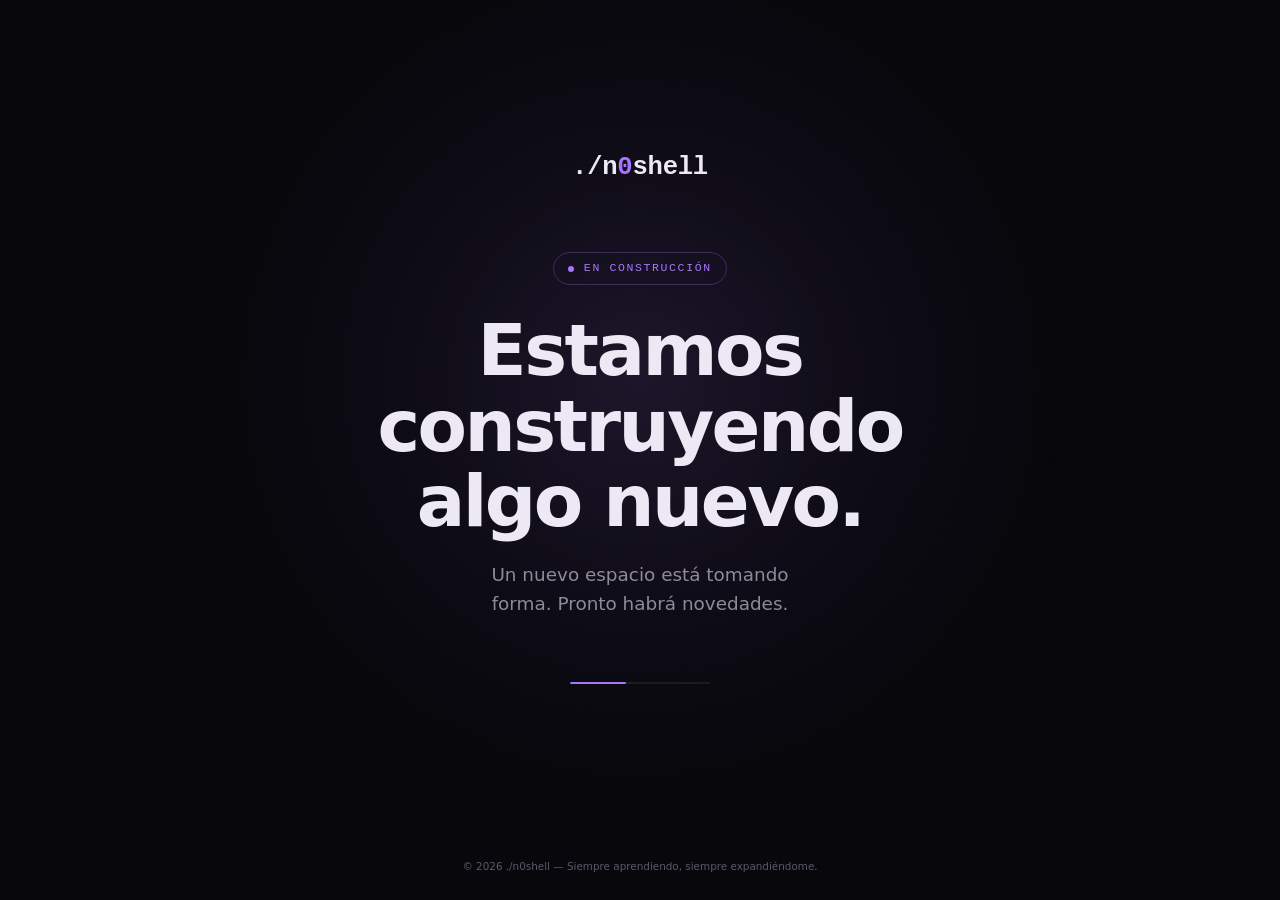
==== commit 4a644555: "Add files via upload" ====
--- a/index.html
+++ b/index.html
@@ -1,218 +1,235 @@
 <!DOCTYPE html>
 <html lang="es">
 <head>
-    <meta charset="UTF-8">
-    <meta name="viewport" content="width=device-width, initial-scale=1.0">
-    <title>n0shell ~ Terminal Portfolio</title>
-    <!-- Google Fonts: Fira Code & VT323 for terminal vibes -->
-    <link href="https://fonts.googleapis.com/css2?family=Fira+Code:wght@400;500;700&family=VT323&display=swap" rel="stylesheet">
-    <!-- FontAwesome for icons -->
-    <link rel="stylesheet" href="https://cdnjs.cloudflare.com/ajax/libs/font-awesome/6.4.0/css/all.min.css">
-    <!-- Custom Terminal CSS -->
-    <link rel="stylesheet" href="style.css">
+  <meta charset="utf-8">
+  <meta name="viewport" content="width=device-width, initial-scale=1, viewport-fit=cover">
+
+  <!-- SEO básico -->
+  <title>./n0shell — En construcción</title>
+  <meta name="description" content="Un nuevo espacio está tomando forma. Pronto habrá novedades en n0shell.es.">
+  <meta name="robots" content="index, follow">
+  <meta name="author" content="n0shell">
+  <link rel="canonical" href="https://n0shell.es/">
+  <meta name="theme-color" content="#08080c">
+  <meta name="color-scheme" content="dark">
+
+  <!-- Open Graph (vista previa al compartir el enlace) -->
+  <meta property="og:type" content="website">
+  <meta property="og:locale" content="es_ES">
+  <meta property="og:url" content="https://n0shell.es/">
+  <meta property="og:title" content="./n0shell — En construcción">
+  <meta property="og:description" content="Un nuevo espacio está tomando forma. Pronto habrá novedades.">
+  <meta name="twitter:card" content="summary">
+
+  <!-- Favicon inline (sin archivos externos) -->
+  <link rel="icon" href="data:image/svg+xml,%3Csvg xmlns='http://www.w3.org/2000/svg' viewBox='0 0 64 64'%3E%3Crect width='64' height='64' rx='14' fill='%2308080c'/%3E%3Cpath d='M18 20l16 12-16 12' fill='none' stroke='%23a875ff' stroke-width='6' stroke-linecap='round' stroke-linejoin='round'/%3E%3Cpath d='M38 46h10' stroke='%23a875ff' stroke-width='6' stroke-linecap='round'/%3E%3C/svg%3E">
+
+  <style>
+    /* ---------- Variables de diseño ---------- */
+    :root {
+      --bg: #08080c;
+      --accent: #a875ff;
+      --text: #ece9f5;
+      --muted: #8d8a9c;
+      --faint: #5c596b;
+      --mono: ui-monospace, "SF Mono", "JetBrains Mono", "Cascadia Code", Consolas, "Liberation Mono", monospace;
+      --sans: system-ui, -apple-system, "Segoe UI", Roboto, "Helvetica Neue", Arial, sans-serif;
+    }
+
+    *, *::before, *::after { box-sizing: border-box; }
+
+    html { height: 100%; background: var(--bg); }
+
+    body {
+      margin: 0;
+      min-height: 100%;
+      min-height: 100dvh;
+      display: grid;
+      grid-template-rows: 1fr auto;
+      background: var(--bg);
+      color: var(--text);
+      font-family: var(--sans);
+      line-height: 1.6;
+      -webkit-font-smoothing: antialiased;
+      text-rendering: optimizeLegibility;
+      overflow-x: hidden;
+      position: relative;
+    }
+
+    /* ---------- Iluminación ambiental (muy sutil) ---------- */
+    body::before {
+      content: "";
+      position: fixed;
+      left: 50%;
+      top: 42%;
+      width: min(900px, 140vw);
+      aspect-ratio: 1;
+      transform: translate(-50%, -50%);
+      background: radial-gradient(circle, rgba(168, 117, 255, .13) 0%, rgba(168, 117, 255, .04) 38%, transparent 68%);
+      pointer-events: none;
+      animation: breathe 9s ease-in-out infinite;
+    }
+
+    /* ---------- Layout principal ---------- */
+    main {
+      position: relative;
+      display: flex;
+      flex-direction: column;
+      align-items: center;
+      justify-content: center;
+      text-align: center;
+      padding: clamp(2rem, 6vw, 4rem) 1.5rem;
+      padding-top: max(clamp(2rem, 6vw, 4rem), env(safe-area-inset-top));
+    }
+
+    /* Logotipo */
+    .logo {
+      margin: 0 0 clamp(2.5rem, 7vh, 4rem);
+      font-family: var(--mono);
+      font-size: clamp(1.35rem, 3.5vw, 1.6rem);
+      font-weight: 600;
+      letter-spacing: -.01em;
+      color: var(--text);
+    }
+    .logo span { color: var(--accent); }
+
+    /* Indicador de estado */
+    .status {
+      display: inline-flex;
+      align-items: center;
+      gap: .6rem;
+      margin: 0 0 1.75rem;
+      padding: .4rem .9rem;
+      border: 1px solid rgba(168, 117, 255, .28);
+      border-radius: 999px;
+      font-family: var(--mono);
+      font-size: .72rem;
+      letter-spacing: .14em;
+      color: var(--accent);
+    }
+    .status i {
+      width: 6px;
+      height: 6px;
+      border-radius: 50%;
+      background: var(--accent);
+      box-shadow: 0 0 0 0 rgba(168, 117, 255, .55);
+      animation: pulse 2.4s ease-out infinite;
+    }
+
+    /* Título y texto */
+    h1 {
+      margin: 0 0 1.25rem;
+      max-width: 14ch;
+      font-size: clamp(2.4rem, 7.5vw, 4.5rem);
+      font-weight: 600;
+      line-height: 1.05;
+      letter-spacing: -.035em;
+      text-wrap: balance;
+    }
+
+    .lead {
+      margin: 0;
+      max-width: 36ch;
+      font-size: clamp(1rem, 2.4vw, 1.15rem);
+      color: var(--muted);
+      text-wrap: balance;
+    }
+
+    /* Indicador de carga: línea fina con un tramo que se desplaza */
+    .loader {
+      position: relative;
+      width: 140px;
+      height: 2px;
+      margin-top: clamp(2.5rem, 7vh, 4rem);
+      overflow: hidden;
+      border-radius: 2px;
+      background: rgba(255, 255, 255, .07);
+    }
+    .loader::after {
+      content: "";
+      position: absolute;
+      inset: 0;
+      width: 40%;
+      border-radius: inherit;
+      background: var(--accent);
+      box-shadow: 0 0 12px rgba(168, 117, 255, .8);
+      animation: slide 1.9s cubic-bezier(.65, 0, .35, 1) infinite;
+    }
+
+    /* Texto solo para lectores de pantalla */
+    .sr-only {
+      position: absolute;
+      width: 1px;
+      height: 1px;
+      margin: -1px;
+      padding: 0;
+      overflow: hidden;
+      clip: rect(0, 0, 0, 0);
+      white-space: nowrap;
+      border: 0;
+    }
+
+    /* Pie de página */
+    footer {
+      position: relative;
+      padding: 1.5rem 1.5rem;
+      padding-bottom: max(1.5rem, env(safe-area-inset-bottom));
+      text-align: center;
+      font-size: .78rem;
+      color: var(--faint);
+    }
+
+    /* ---------- Animación de entrada (una sola, al cargar) ---------- */
+    main > * { animation: enter .9s cubic-bezier(.2, .7, .2, 1) both; }
+    main > :nth-child(2) { animation-delay: .08s; }
+    main > :nth-child(3) { animation-delay: .16s; }
+    main > :nth-child(4) { animation-delay: .24s; }
+    main > :nth-child(5) { animation-delay: .4s; }
+
+    @keyframes enter {
+      from { opacity: 0; transform: translateY(10px); }
+      to   { opacity: 1; transform: none; }
+    }
+    @keyframes breathe {
+      0%, 100% { opacity: .75; }
+      50%      { opacity: 1; }
+    }
+    @keyframes pulse {
+      0%   { box-shadow: 0 0 0 0 rgba(168, 117, 255, .55); }
+      70%  { box-shadow: 0 0 0 8px rgba(168, 117, 255, 0); }
+      100% { box-shadow: 0 0 0 0 rgba(168, 117, 255, 0); }
+    }
+    @keyframes slide {
+      0%   { transform: translateX(-100%); }
+      100% { transform: translateX(250%); }
+    }
+
+    /* Respeta la preferencia de movimiento reducido */
+    @media (prefers-reduced-motion: reduce) {
+      *, *::before, *::after { animation: none !important; }
+      .loader::after { width: 100%; opacity: .5; }
+    }
+  </style>
 </head>
 <body>
 
-    <!-- CRT Scanlines & Vignette Overlay -->
-    <div class="crt-overlay"></div>
-    <div class="scanline"></div>
-
-    <!-- Main Terminal Container -->
-    <div class="terminal-wrapper">
-        <!-- Terminal Window Header -->
-        <div class="terminal-header">
-            <div class="terminal-buttons">
-                <span class="btn close"></span>
-                <span class="btn minimize"></span>
-                <span class="btn maximize"></span>
-            </div>
-            <div class="terminal-title">
-                <i class="fa-solid fa-terminal"></i> n0shell@arch-linux: ~
-            </div>
-            <div class="terminal-controls-right">
-                <span id="live-clock">00:00:00</span>
-            </div>
-        </div>
-
-        <!-- Terminal Body / Content Area -->
-        <div class="terminal-body" id="terminal-body">
-            
-            <!-- Welcome Banner -->
-            <div class="ascii-banner animate-fade-in">
-<pre>
-███╗   ██╗ ██████╗ ███████╗██╗  ██╗███████╗██╗     ██╗     
-████╗  ██║██╔═████╗██╔════╝██║  ██║██╔════╝██║     ██║     
-██╔██╗ ██║██║██╔██║███████╗███████║█████╗  ██║     ██║     
-██║╚██╗██║████╔╝██║╚════██║██╔══██║██╔══╝  ██║     ██║     
-██║ ╚████║╚██████╔╝███████║██║  ██║███████╗███████╗███████╗
-╚═╝  ╚═══╝ ╚═════╝ ╚══════╝╚═╝  ╚═╝╚══════╝╚══════╝╚══════╝
-</pre>
-                <p class="welcome-subtitle">SYSTEM INITIALIZED // USER: <span class="highlight">n0shell</span> // WIN11 & ARCH LINUX ENVIRONMENT</p>
-                <div class="system-stats">
-                    <span>[HOST]: n0shell-desktop</span>
-                    <span>[SYS]: Windows 11 / Arch Linux</span>
-                    <span>[SHELL]: zsh / bash</span>
-                </div>
-            </div>
-
-            <div class="spacer"></div>
-
-            <!-- Help / Command Guide -->
-            <div class="terminal-line">
-                <span class="prompt">n0shell@arch ~ %</span> <span class="command">help</span>
-            </div>
-            <div class="output-block animate-slide-up">
-                <p>Available commands (click or type):</p>
-                <div class="command-grid">
-                    <button class="cmd-btn" data-cmd="bio"><i class="fa-solid fa-user"></i> cat bio.txt</button>
-                    <button class="cmd-btn" data-cmd="projects"><i class="fa-solid fa-code"></i> ls ./projects</button>
-                    <button class="cmd-btn" data-cmd="skills"><i class="fa-solid fa-microchip"></i> neofetch --skills</button>
-                    <button class="cmd-btn" data-cmd="socials"><i class="fa-solid fa-share-nodes"></i> cat socials.cfg</button>
-                    <button class="cmd-btn" data-cmd="clear"><i class="fa-solid fa-eraser"></i> clear</button>
-                </div>
-            </div>
-
-            <div class="spacer"></div>
-
-            <!-- Section: Bio -->
-            <section id="section-bio" class="terminal-section">
-                <div class="terminal-line">
-                    <span class="prompt">n0shell@arch ~ %</span> <span class="command">cat bio.txt</span>
-                </div>
-                <div class="output-block">
-                    <p class="bio-text">
-                        &gt; Hola, soy <strong>n0shell</strong>. Desarrollador y entusiasta del software minimalista, sistemas Linux y aplicaciones web offline-first. Aunque mi equipo principal corre con Windows 11, me encanta usar y configurar Arch Linux para programar y realizar todo tipo de proyectos técnicos.
-                    </p>
-                </div>
-            </section>
-
-            <div class="spacer"></div>
-
-            <!-- Section: Projects -->
-            <section id="section-projects" class="terminal-section">
-                <div class="terminal-line">
-                    <span class="prompt">n0shell@arch ~ %</span> <span class="command">ls -la ./projects</span>
-                </div>
-                <div class="output-block">
-                    <p class="output-comment"># Mostrando repositorios destacados (filtrados excluyendo n0teams, n0shell-websiteA y n0shell Public)</p>
-                    <div class="projects-grid">
-                        
-                        <!-- Project 1 -->
-                        <div class="project-card">
-                            <div class="project-header">
-                                <i class="fa-solid fa-folder-open"></i>
-                                <h3>n0gym</h3>
-                            </div>
-                            <p class="project-desc">Aplicación web de seguimiento de entrenamiento offline-first construida con Vanilla JavaScript, CSS3 e IndexedDB, empaquetada como APK con Capacitor.</p>
-                            <div class="project-footer">
-                                <span class="tech-tag">JavaScript</span>
-                                <span class="tech-tag">IndexedDB</span>
-                                <a href="https://github.com/n0shell/n0gym" target="_blank" class="repo-link"><i class="fa-brands fa-github"></i> Ver Repo</a>
-                            </div>
-                        </div>
-
-                        <!-- Project 2 -->
-                        <div class="project-card">
-                            <div class="project-header">
-                                <i class="fa-solid fa-folder-open"></i>
-                                <h3>Terminal Landing & Dotfiles</h3>
-                            </div>
-                            <p class="project-desc">Colección de configuraciones de entorno, dotfiles de Arch Linux, temas personalizados de GRUB y landing pages minimalistas.</p>
-                            <div class="project-footer">
-                                <span class="tech-tag">Arch Linux</span>
-                                <span class="tech-tag">CSS3</span>
-                                <a href="https://github.com/n0shell" target="_blank" class="repo-link"><i class="fa-brands fa-github"></i> GitHub</a>
-                            </div>
-                        </div>
-
-                    </div>
-                </div>
-            </section>
-
-            <div class="spacer"></div>
-
-            <!-- Section: Skills -->
-            <section id="section-skills" class="terminal-section">
-                <div class="terminal-line">
-                    <span class="prompt">n0shell@arch ~ %</span> <span class="command">neofetch --skills</span>
-                </div>
-                <div class="output-block skills-block">
-                    <div class="skill-category">
-                        <span class="skill-title">[ LANGUAGES & CORE ]:</span>
-                        <div class="skill-bars">
-                            <div class="skill-item"><span>HTML5 / CSS3</span><div class="bar"><div class="fill" style="width: 95%;"></div></div></div>
-                            <div class="skill-item"><span>JavaScript (ES6+)</span><div class="bar"><div class="fill" style="width: 90%;"></div></div></div>
-                            <div class="skill-item"><span>Node.js</span><div class="bar"><div class="fill" style="width: 80%;"></div></div></div>
-                        </div>
-                    </div>
-                    <div class="skill-category">
-                        <span class="skill-title">[ SYSTEMS & ENVIRONMENTS ]:</span>
-                        <div class="skill-bars">
-                            <div class="skill-item"><span>Windows 11 (Main OS)</span><div class="bar"><div class="fill" style="width: 90%;"></div></div></div>
-                            <div class="skill-item"><span>Arch Linux (Dev & Tools)</span><div class="bar"><div class="fill" style="width: 95%;"></div></div></div>
-                            <div class="skill-item"><span>Git & GitHub</span><div class="bar"><div class="fill" style="width: 85%;"></div></div></div>
-                        </div>
-                    </div>
-                </div>
-            </section>
-
-            <div class="spacer"></div>
-
-            <!-- Section: Socials / Redes -->
-            <section id="section-socials" class="terminal-section">
-                <div class="terminal-line">
-                    <span class="prompt">n0shell@arch ~ %</span> <span class="command">cat socials.cfg</span>
-                </div>
-                <div class="output-block">
-                    <div class="socials-container">
-                        <!-- Discord -->
-                        <a href="https://discord.gg/rECDwZdgbp" target="_blank" class="social-card discord">
-                            <i class="fa-brands fa-discord"></i>
-                            <div class="social-info">
-                                <strong>Discord Server</strong>
-                                <span>discord.gg/rECDwZdgbp</span>
-                            </div>
-                            <span class="action-hint">CONNECT &gt;</span>
-                        </a>
-
-                        <!-- YouTube -->
-                        <a href="https://www.youtube.com/@n0shell-ptp" target="_blank" class="social-card youtube">
-                            <i class="fa-brands fa-youtube"></i>
-                            <div class="social-info">
-                                <strong>YouTube Channel</strong>
-                                <span>@n0shell-ptp</span>
-                            </div>
-                            <span class="action-hint">SUBSCRIBE &gt;</span>
-                        </a>
-
-                        <!-- GitHub -->
-                        <a href="https://github.com/n0shell" target="_blank" class="social-card github">
-                            <i class="fa-brands fa-github"></i>
-                            <div class="social-info">
-                                <strong>GitHub Profile</strong>
-                                <span>github.com/n0shell</span>
-                            </div>
-                            <span class="action-hint">EXPLORE &gt;</span>
-                        </a>
-                    </div>
-                </div>
-            </section>
-
-            <div class="spacer"></div>
-
-            <!-- Interactive CLI Prompt Form -->
-            <div class="terminal-line interactive-prompt-line">
-                <span class="prompt" id="current-prompt">n0shell@arch ~ %</span> 
-                <div class="input-wrapper">
-                    <input type="text" id="terminal-input" placeholder="escribe un comando (ej: help, bio, socials, clear)..." autocomplete="off" spellcheck="false">
-                    <span class="cursor-block">█</span>
-                </div>
-            </div>
-
-        </div> <!-- End Terminal Body -->
-    </div> <!-- End Terminal Wrapper -->
-
-    <!-- External JavaScript -->
-    <script src="script.js"></script>
+  <main>
+    <p class="logo" aria-label="n0shell">./n<span>0</span>shell</p>
+
+    <p class="status"><i aria-hidden="true"></i>EN CONSTRUCCIÓN</p>
+
+    <h1>Estamos construyendo algo nuevo.</h1>
+
+    <p class="lead">Un nuevo espacio está tomando forma. Pronto habrá novedades.</p>
+
+    <div class="loader" role="progressbar" aria-label="Cargando">
+      <span class="sr-only">Cargando contenido nuevo</span>
+    </div>
+  </main>
+
+  <footer>
+    <small>© 2026 ./n0shell — Siempre aprendiendo, siempre expandiéndome.</small>
+  </footer>
+
 </body>
 </html>
